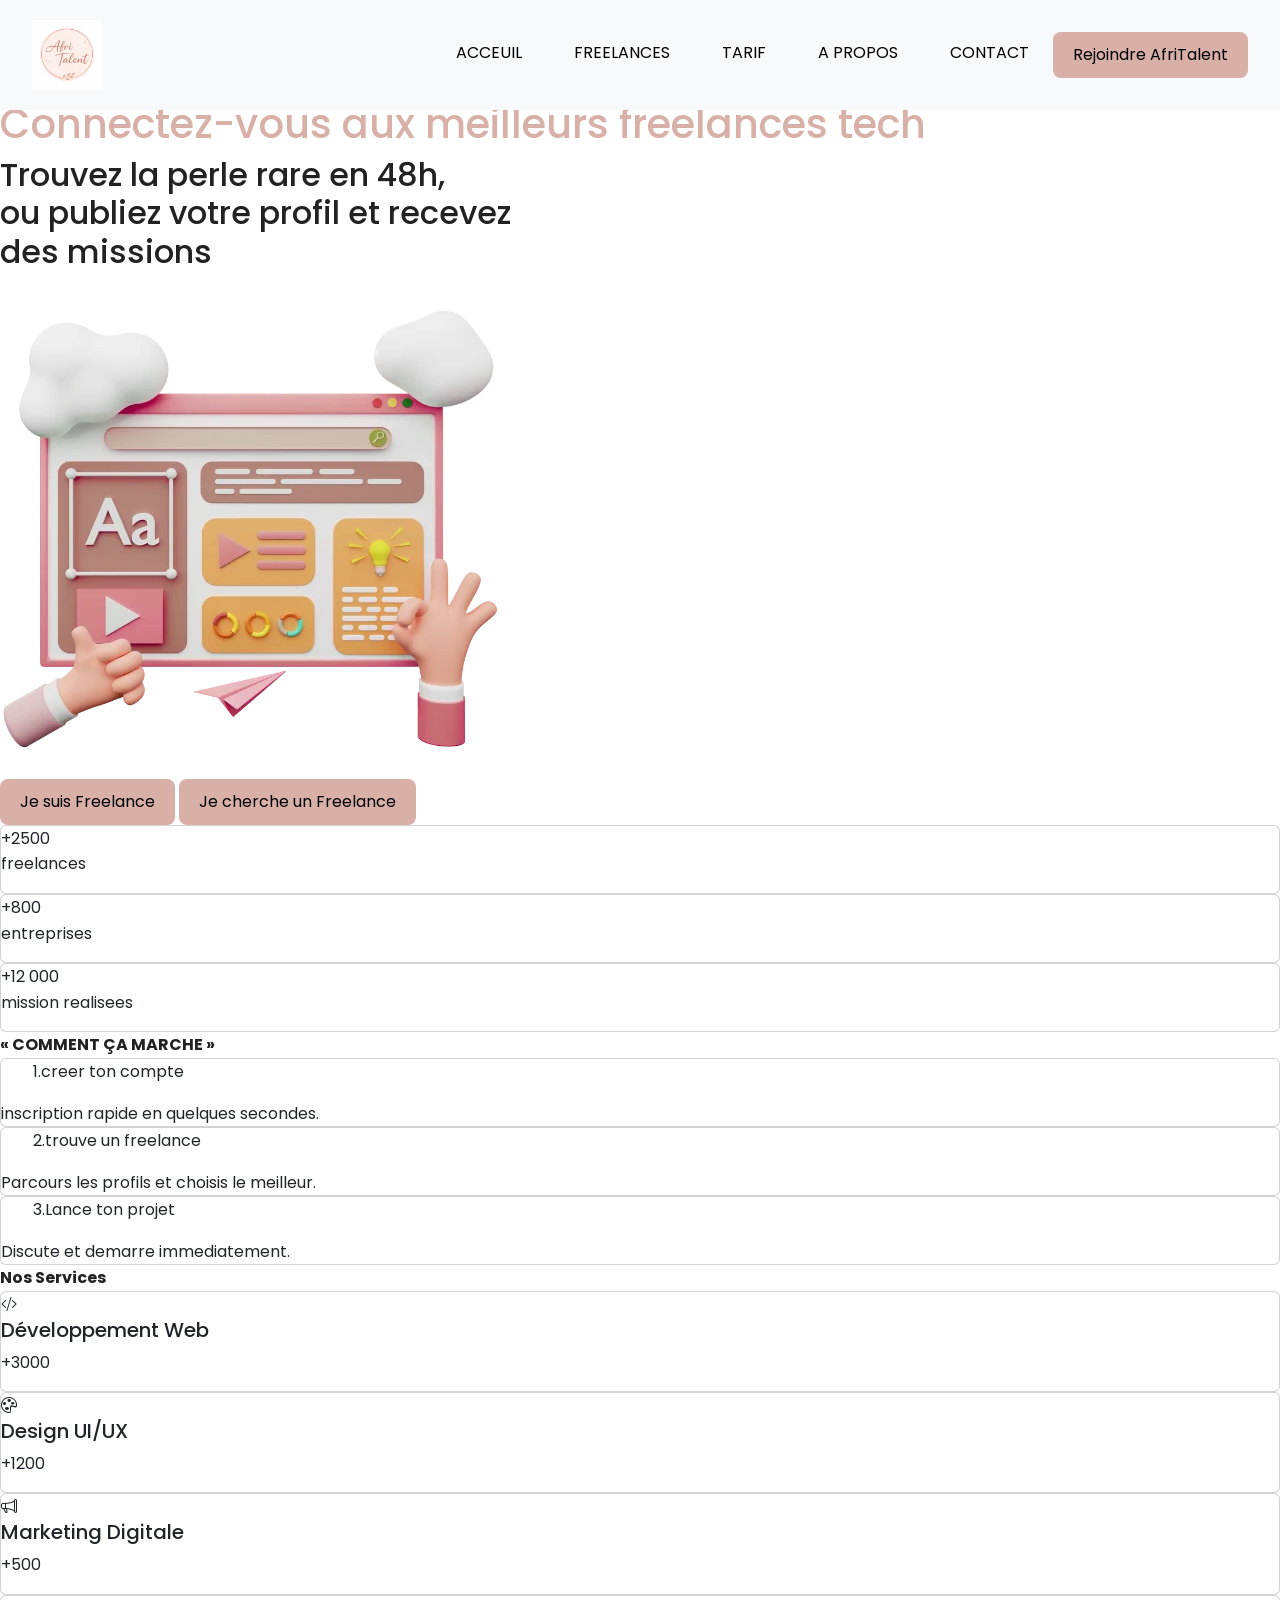
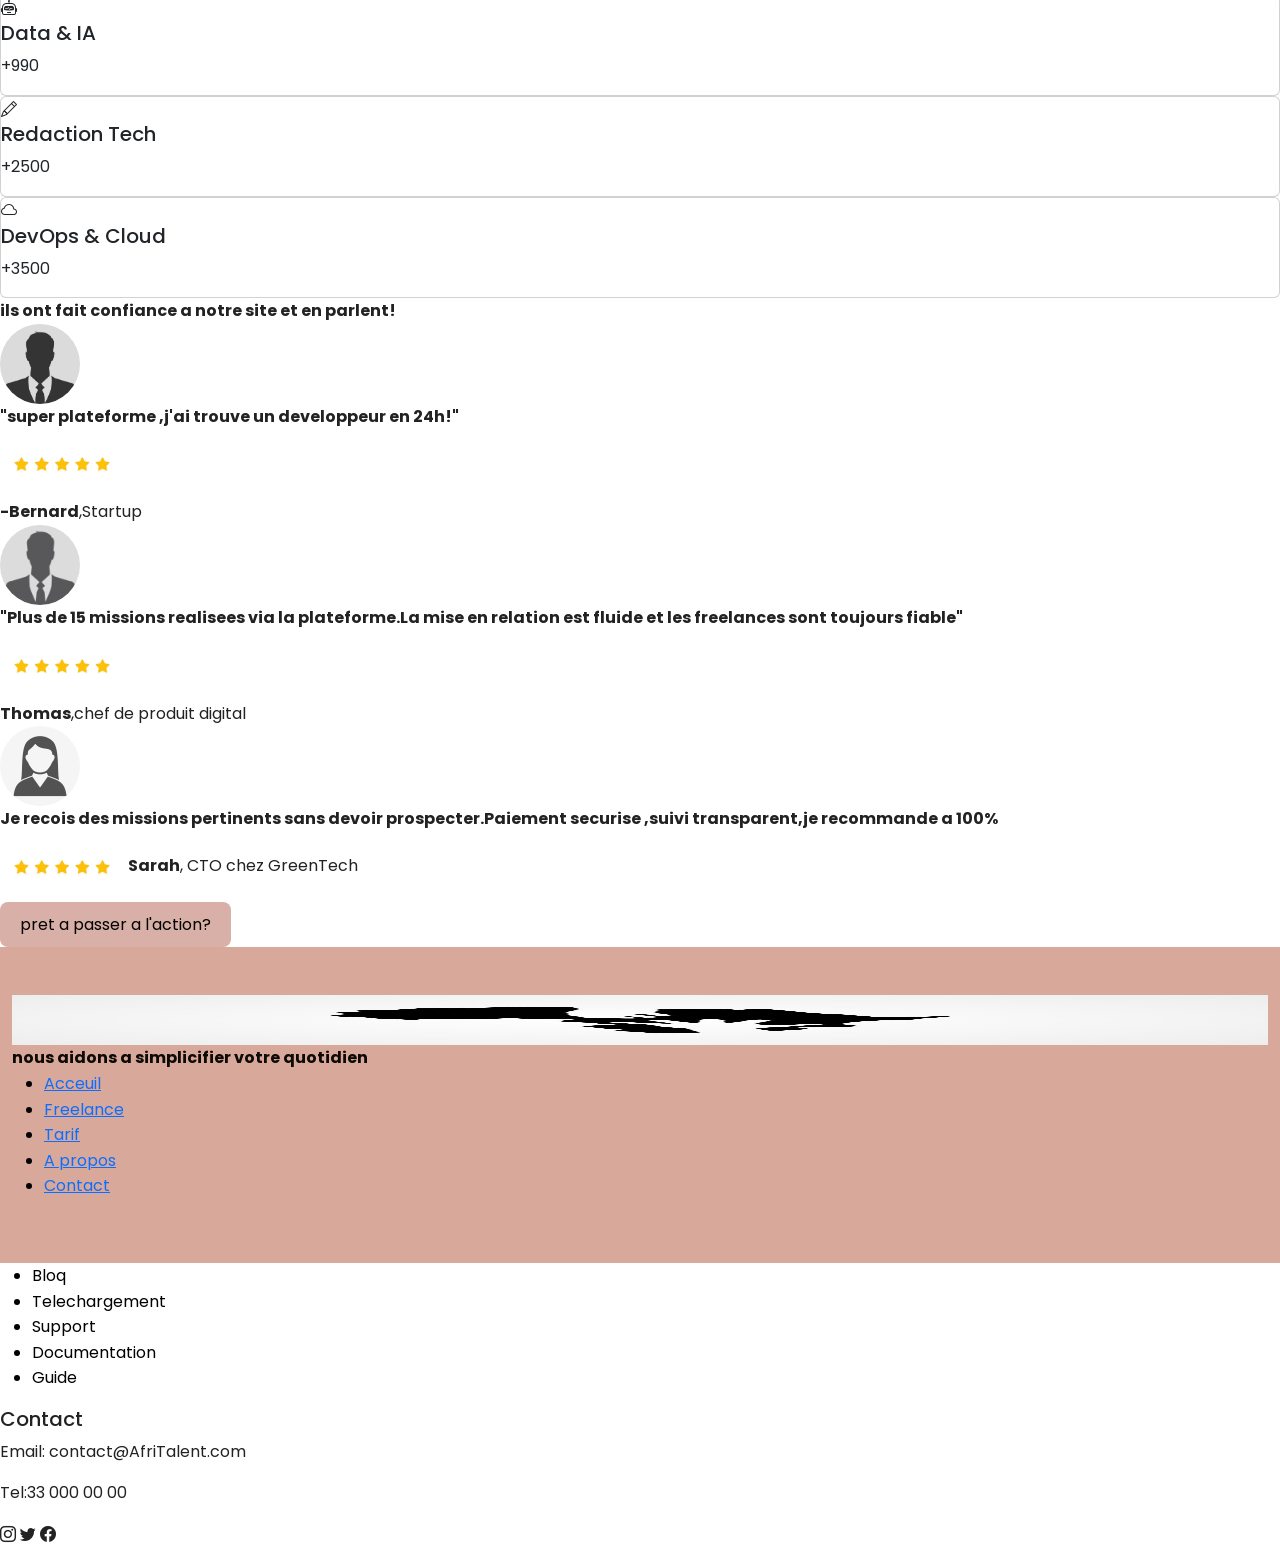
==== index.html @ b1f3a1b0 "Commit 3 : variables CSS, typographie, layout général et styles de base" ====
<!DOCTYPE html>
<html lang="fr">
<head>
<meta charset="UTF-8">
<meta name="viewport" content="width=device-width, initial-scale=1.0">
<title>AfriTalent — Accueil</title>
<!-- Bootstrap 5 via CDN : feuille de style -->
<link
href="https://cdn.jsdelivr.net/npm/bootstrap@5.3.0/dist/css/bootstrap.min.css"
rel="stylesheet">
<!-- Votre feuille de style personnelle -->
<link rel="stylesheet" href="css/style.css">
</head>
<body>
<!-- Le contenu de la page sera ajoute ici -->
 
<header class="navbar1">
   <nav class="navbar navbar-expand-lg navbar-light bg-light fixed-top">
  <div class="container-fluid">
    <img src="images/7bfb761e-d320-4ba1-a2f4-c0851b69835b.png" alt="Afritalent" height="70px" class="logo">
    <!-- <a class="navbar-brand" href="#">
       
    </a> -->
    <!-- <button class="navbar-toggler" type="button" data-bs-toggle="collapse" data-bs-target="#navbarNav" aria-controls="navbarNav" aria-expanded="false" aria-label="Toggle navigation">
      <span class="navbar-toggler-icon"></span> -->
    </button>
    <div class="collapse navbar-collapse" id="navbarNav">
      <ul class="navbar-nav ms-auto gap-3">
        <li class="nav-item">
          <a class="nav-link active" aria-current="page" href="index.html">ACCEUIL</a>
        </li>
        <li class="nav-item" ">
          <a class="nav-link active" href="freelances.html">FREELANCES</a>
        </li>
        <li class="nav-item">
          <a class="nav-link active" href="tarif.html">TARIF</a>
        </li>
        <li class="nav-item">
          <a class="nav-link active" href="about.html">A PROPOS</a>
        </li>
        <li class="nav-item">
          <a class="nav-link active" href="contact.html" >CONTACT</a>
        </li>
        <li><button >Rejoindre AfriTalent</button></li>
      </ul>
    </div>
  </div>
</nav>
</header>



<div id="photo">
  <h1 >Connectez-vous aux meilleurs <span class="fr">freelances tech</span></h1>
  <h2>Trouvez la perle rare en 48h,<br>ou publiez votre profil et recevez
    <br> des missions</h2>
    <img src="images/creation-site-vitrine-wordpress-freelance.png.webp" alt="" style="position: left;" ">
    
</div>
<div class="div1">
      <button class="jesuisfreelances">Je suis Freelance</button>
      <button class="jesuisfreelances">Je cherche un Freelance</button>
</div>



<div class="cards"> 
  <div class="card">
    <span>+2500</span>
    <p>freelances</p>
  </div>
  <div class="card">
    <span>+800</span>
    <p>entreprises</p>
  </div>
  <div class="card">
    <span>+12 000</span>
    <p>mission realisees</p>
  </div>
</div> 

<div  class="strong"><strong class="strong">« COMMENT ÇA MARCHE »</strong></div>
<div class="cards">
   <div class="card">
     <ol>1.creer ton compte</ol>
     inscription rapide en quelques secondes.
    </div>
    <div class="card"> 
     <ol>2.trouve un freelance</ol>
     Parcours les profils et choisis le meilleur.
    </div>
    <div class="card">
     <ol>3.Lance ton projet </ol>
     Discute et demarre immediatement.
    </div>
</div>



<div class="strong"><strong >Nos Services</strong></div>
<div class="cards">
  <div>
  <div class="card">
    <i class="bi bi-code-slash"></i>
    <h5>Développement Web</h5>
    <p>+3000</p>
  </div>
</div>
<div >
  <div class="card">
    <i class="bi bi-palette"></i>
    <h5>Design UI/UX</h5>
    <p>+1200</p>
  </div>
</div>
<div >
  <div class="card">
    <i class="bi bi-megaphone"></i>
    <h5>Marketing Digitale</h5>
    <p>+500</p>
  </div>
</div>
<div >
  <div class="card">
    <i  class="bi bi-robot"></i>
    <h5>Data & IA</h5>
    <p>+990</p>
  </div>
</div>
<div >
  <div class="card">
    <i  class="bi bi-pencil"></i>
    <h5>Redaction Tech</h5>
    <p>+2500</p>
  </div>
</div>
<div >
  <div class="card">
    <i class="bi bi-cloud"></i>
    <h5>DevOps & Cloud</h5>
    <p>+3500</p>
  </div>
</div>
</div>


 <div class="strong"><strong >ils ont fait confiance a notre site et en parlent!</strong></div>

      <img src="images/9bd403f16ddd7c2149efea4e4ec17656.jpg" class="d-block " width="80px" height="80px" style="border-radius: 100%;" alt="...">
      <strong>"super plateforme ,j'ai trouve un developpeur en 24h!"</strong>
       <br><img src="images/a3f7eace4a2e08826316325523bbb1f4.jpg" height="70px" alt="">
       <br><strong>-Bernard</strong>,Startup
    </div>
    <!-- <div class="carousel-item"> -->
      <img src="images/e36dcd19f83bc2b0b5b49286a0b5d52b.jpg" class="d-block" width="80px" height="80px" style="border-radius: 50%;" alt="...">
      <strong>"Plus de 15 missions realisees via la plateforme.La mise en relation est fluide et les freelances sont toujours fiable"</strong>
      <br><img src="images/a3f7eace4a2e08826316325523bbb1f4.jpg" height="70px" alt="">
      <br><strong>Thomas</strong>,chef de produit digital
    </div>
    <!-- <div class="carousel-item"> -->
      <img src="images/d29e52c8cfec7320b1fe09c8421c4156.jpg" class="d-block" idth="80px" height="80px" style="border-radius: 50%;" alt="...">
      <strong>Je recois des missions pertinents sans devoir prospecter.Paiement securise ,suivi transparent,je recommande a 100%</strong>
      <br><img src="images/a3f7eace4a2e08826316325523bbb1f4.jpg" height="70px" alt="">
      <strong>Sarah</strong>, CTO chez GreenTech
    </div>
  </div>
</div>

<div class="div1">
  <button class="jesuisfreelance">
    pret a passer a l'action?
  </button>
</div>



<div class="container-fluid py-5" style="color: rgb(13, 9, 5); background-color: #d8a89a;">
  <div class="row text center">
    <!-- <div class="col-6 col-md-3"> -->
      <img src="images/Valorous Hope for African Youth - Logo Design.jpg" alt="" height="50px">
      <strong>nous aidons a simplicifier votre quotidien</strong>
    </div>
    <!-- <div class="col-6 col-md-3"> -->
      <ul class="list-styled" style="color: black;">
        <li><a href="index.html">Acceuil</a></li>
        <li><a href="freelances.html">Freelance</a></li>
        <li><a href="tarif.html">Tarif</a></li>
        <li><a href="about.html">A propos</a></li>
        <li><a href="contact.html">Contact</a></li>
      </ul>
    </div>

    <!-- <div class="col-6 col-md-3 "> -->
      <ul class="list-styled" style="color: black;">
        <li>Bloq</li>
        <li>Telechargement</li>
        <li>Support</li>
        <li>Documentation</li>
         <li>Guide</li>
      </ul>
    </div>

    <!-- <div class="col-6 col-md-3"> -->
      <h5>Contact</h5>
      <p>Email: contact@AfriTalent.com</p>
      <p>Tel:33 000 00 00</p>
      <i class="bi bi-instagram"></i>
      <i class="bi bi-twitter"></i>
      <i class="bi bi-facebook"></i>
    </div>
  </div>
</div>

















<link rel="preconnect" href="https://fonts.googleapis.com">
<link href="https://fonts.googleapis.com/css2?family=Poppins:wght@400;700&family=Roboto&display=swap" rel="stylesheet">
<link href="https://cdn.jsdelivr.net/npm/bootstrap-icons/font/bootstrap-icons.css" rel="stylesheet">
<!-- Bootstrap 5 via CDN : script JavaScript -->
<script
src="https://cdn.jsdelivr.net/npm/bootstrap@5.3.0/dist/js/bootstrap.bundle.min.js"
></script>
<!-- Votre script JavaScript -->
<script src="js/main.js"></script>
</body>
</html>
---- css/style.css ----
body{
    padding-top: 100px;
}
*{
    margin: 0;
    padding: 0;
    box-sizing: border-box;
}
:root{
    --primary-color: #D8B0A7;
    --secondary-color: #F8F5F3;
    --dark-color: #222222;
    --white-color: #FFFFFF;
    --font-title: 'Poppins', sans-serif;
    --spacing: 20px;
}


.navbar{
    display: flex;
    justify-content: space-between;
    align-items: center;
    padding: var(--spacing);
}
.navbar a{
    text-decoration: none;
    color: var(--dark-color);
    margin-left: 20px;
}
body{
    font-family: 'Poppins', sans-serif;
    background-color: #fff;
    color: var(--dark-color);
    line-height: 1.6;
}

h1{
    color: var(--primary-color);
}

button{
    background-color: var(--primary-color);
    --white-color: #FFFFFF;
    border: none;
    padding: 10px 20px;
    border-radius: 8px;
}

.navbar a:hover{
    color: var(--primary-color);
}

.nav-link.active{
    color: var(--primary-color);
}
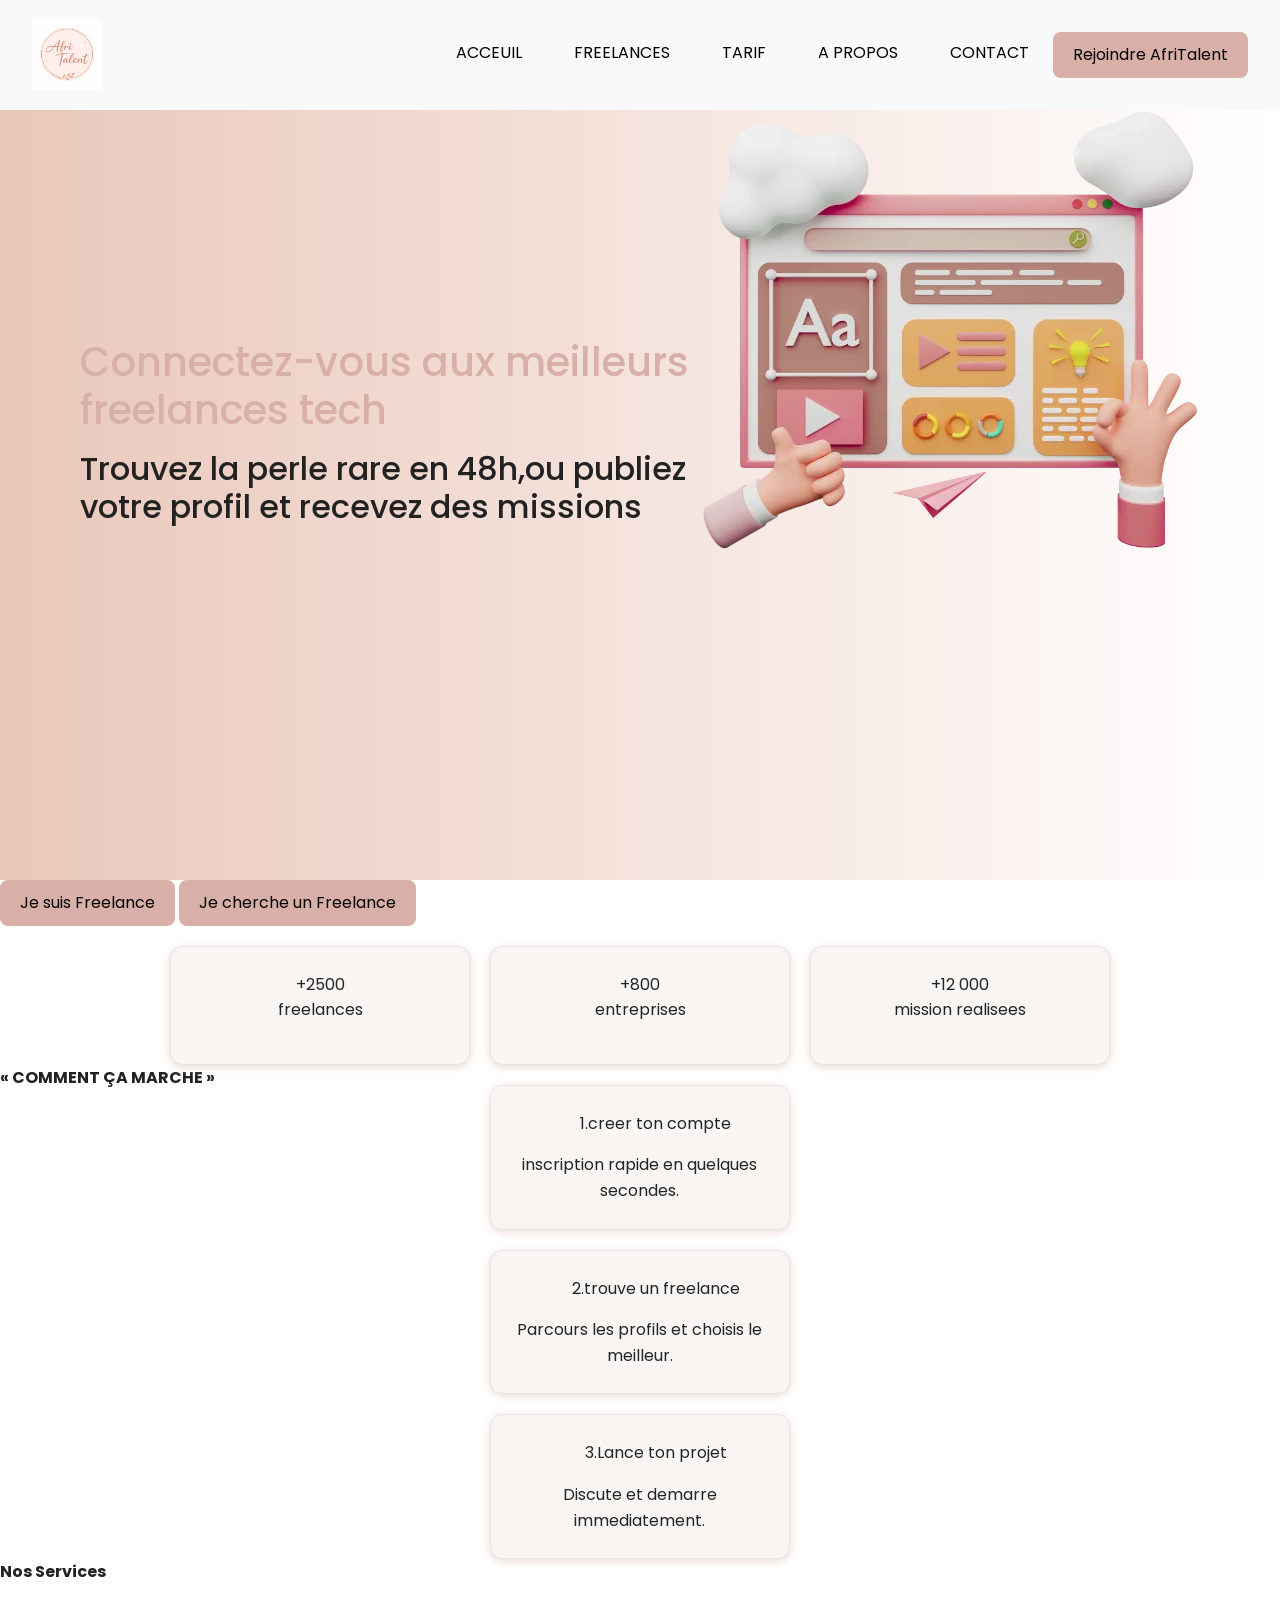
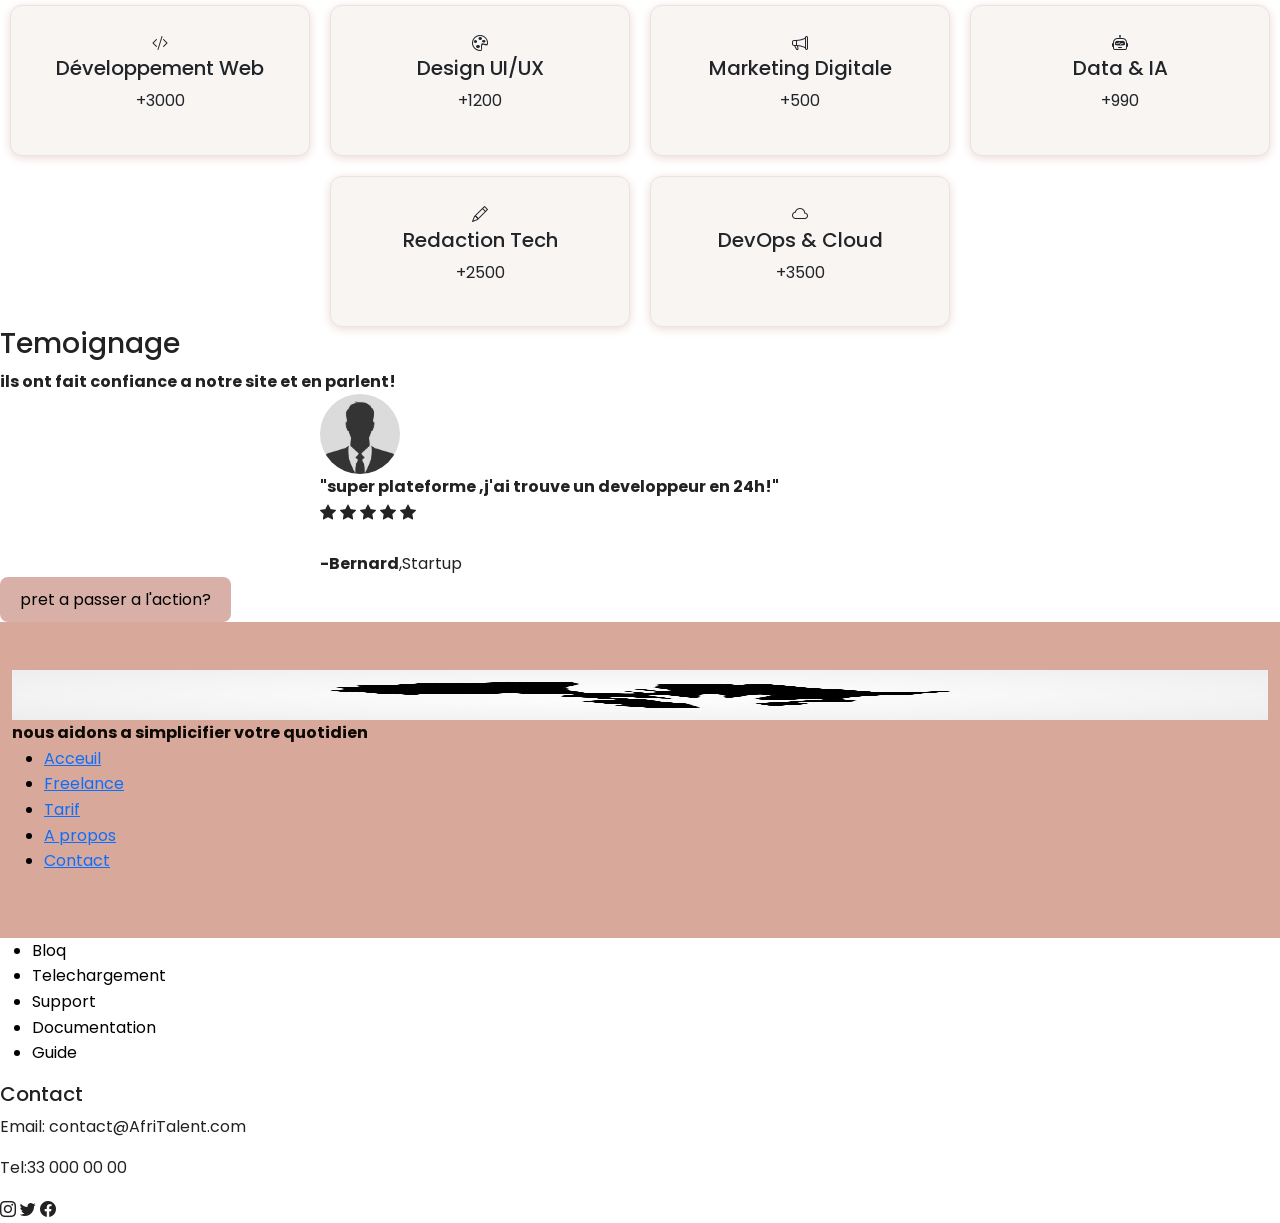
==== commit 94303374: "Commit 4 : Hero section, Bento Grid, catégories et effets hover" ====
--- a/index.html
+++ b/index.html
@@ -50,13 +50,19 @@
 
 
 
-<div id="photo">
-  <h1 >Connectez-vous aux meilleurs <span class="fr">freelances tech</span></h1>
-  <h2>Trouvez la perle rare en 48h,<br>ou publiez votre profil et recevez
-    <br> des missions</h2>
-    <img src="images/creation-site-vitrine-wordpress-freelance.png.webp" alt="" style="position: left;" ">
+
+ <section class="hero">
+   <div >
+      <h1 >Connectez-vous aux meilleurs <span class="fr">freelances tech</span></h1>
+      <p><h2>Trouvez la perle rare en 48h,ou publiez votre profil et recevez
+     des missions</h2></p>
+   </div>
+    <div id="photo">
+     <img src="images/creation-site-vitrine-wordpress-freelance.png.webp" alt="" style="position: left;" ">
+    </div>
+</section>
     
-</div>
+
 <div class="div1">
       <button class="jesuisfreelances">Je suis Freelance</button>
       <button class="jesuisfreelances">Je cherche un Freelance</button>
@@ -79,7 +85,8 @@
   </div>
 </div> 
 
-<div  class="strong"><strong class="strong">« COMMENT ÇA MARCHE »</strong></div>
+<section class="bento">
+      <div  class="strong"><strong class="strong">« COMMENT ÇA MARCHE »</strong></div>
 <div class="cards">
    <div class="card">
      <ol>1.creer ton compte</ol>
@@ -94,6 +101,7 @@
      Discute et demarre immediatement.
     </div>
 </div>
+</section>
 
 
 
@@ -143,24 +151,48 @@
 </div>
 </div>
 
-
- <div class="strong"><strong >ils ont fait confiance a notre site et en parlent!</strong></div>
-
+<h3>Temoignage</h3>
+<div class="strong"><strong >ils ont fait confiance a notre site et en parlent!</strong></div>
+<div id="carouselExampleSlidesOnly" class="carousel slide" data-bs-ride="carousel" style="width: 50%; margin: auto;" class="carousel">
+  <div class="carousel-inner">
+    <div class="carousel-item active">
       <img src="images/9bd403f16ddd7c2149efea4e4ec17656.jpg" class="d-block " width="80px" height="80px" style="border-radius: 100%;" alt="...">
       <strong>"super plateforme ,j'ai trouve un developpeur en 24h!"</strong>
-       <br><img src="images/a3f7eace4a2e08826316325523bbb1f4.jpg" height="70px" alt="">
-       <br><strong>-Bernard</strong>,Startup
-    </div>
-    <!-- <div class="carousel-item"> -->
+<div class="rating">
+    <i class="bi bi-star-fill"></i>
+    <i class="bi bi-star-fill"></i>
+    <i class="bi bi-star-fill"></i>
+    <i class="bi bi-star-fill"></i>
+    <i class="bi bi-star-fill"></i>
+</div>
+       <br><strong>-Bernard</strong>,Startup        
+    </div>
+
+
+    <div class="carousel-item">
       <img src="images/e36dcd19f83bc2b0b5b49286a0b5d52b.jpg" class="d-block" width="80px" height="80px" style="border-radius: 50%;" alt="...">
       <strong>"Plus de 15 missions realisees via la plateforme.La mise en relation est fluide et les freelances sont toujours fiable"</strong>
-      <br><img src="images/a3f7eace4a2e08826316325523bbb1f4.jpg" height="70px" alt="">
+      <div class="rating">
+        <i class="bi bi-star-fill"></i>
+        <i class="bi bi-star-fill"></i>
+        <i class="bi bi-star-fill"></i>
+        <i class="bi bi-star-fill"></i>
+        <i class="bi bi-star-fill"></i>
+      </div>   
       <br><strong>Thomas</strong>,chef de produit digital
     </div>
-    <!-- <div class="carousel-item"> -->
+
+
+    <div class="carousel-item">
       <img src="images/d29e52c8cfec7320b1fe09c8421c4156.jpg" class="d-block" idth="80px" height="80px" style="border-radius: 50%;" alt="...">
       <strong>Je recois des missions pertinents sans devoir prospecter.Paiement securise ,suivi transparent,je recommande a 100%</strong>
-      <br><img src="images/a3f7eace4a2e08826316325523bbb1f4.jpg" height="70px" alt="">
+<div class="rating">
+    <i class="bi bi-star-fill"></i>
+    <i class="bi bi-star-fill"></i>
+    <i class="bi bi-star-fill"></i>
+    <i class="bi bi-star-fill"></i>
+    <i class="bi bi-star-fill"></i>
+</div> 
       <strong>Sarah</strong>, CTO chez GreenTech
     </div>
   </div>
--- a/css/style.css
+++ b/css/style.css
@@ -1,6 +1,56 @@
 
+
+/* commit4 */
+.hero{
+    display: flex;
+    justify-content: space-between;
+    align-items: center;
+    padding: 80px;
+      background-image:
+    linear-gradient(to right, #eac7ba, #ffffff);
+}
+
+
+#photo{
+    margin: 0;
+  height: 80vh;
+}
+
+.bento{
+    display: grid;
+    grid-template-columns: repeat(3,1fr);
+    gap: 20px;
+}
+.card{
+   width: 300px;
+    padding: 25px;
+    text-align: center;
+    border-radius: 10px; 
+    box-shadow:0 2px 10px  #eddad4;
+     background: #F8F5F3;
+    /* padding: 20px; */
+    border-radius: 12px;
+     border: 1px solid #e5e5e5;
+}
+.cards{
+   display: flex;
+    justify-content: center; 
+    gap: 20px; 
+    flex-wrap: wrap;
+    margin-top: 20px;
+}
+.card{
+    transition: 0.3s;
+}
+
+.card:hover{
+    transform: translateY(-10px);
+    box-shadow: 0 5px 20px rgba(0,0,0,0.2);
+}
+/
+/* commit3 */
 body{
-    padding-top: 100px;
+    padding-top: 120px;
 }
 *{
     margin: 0;
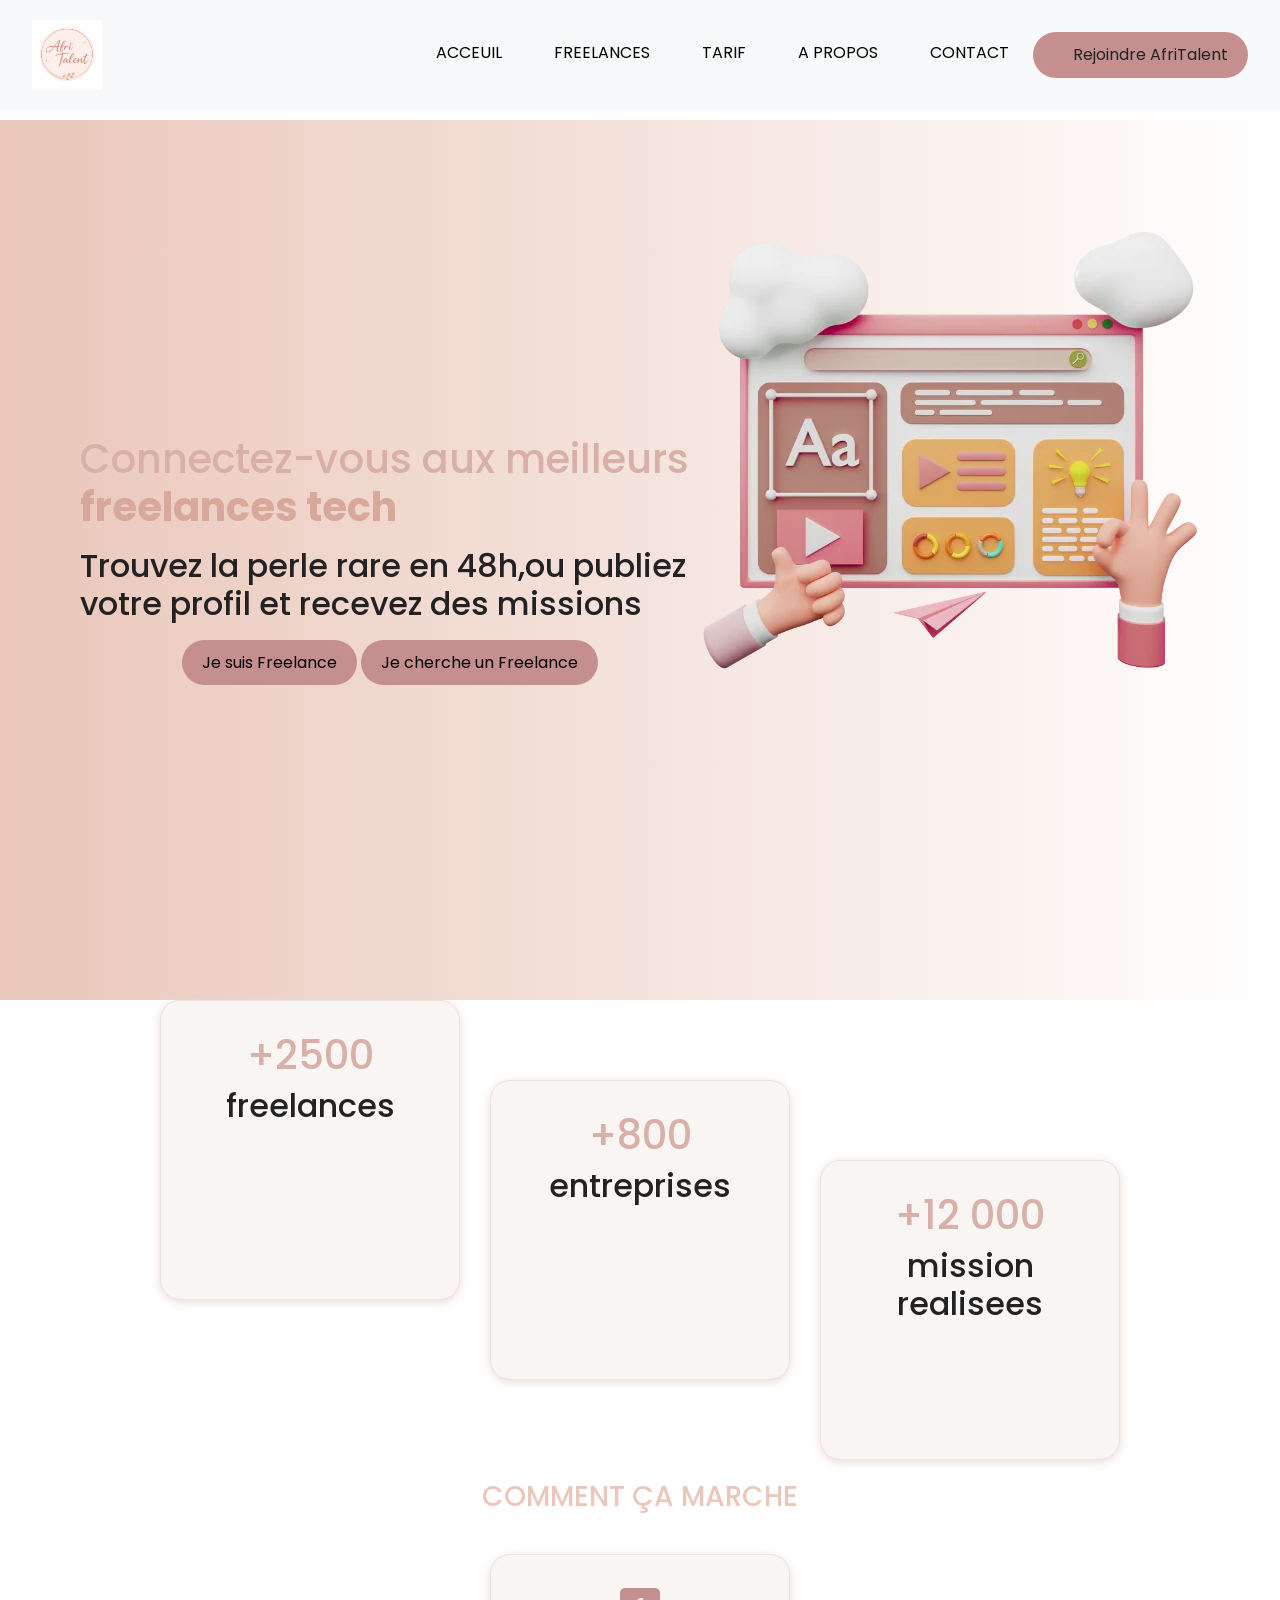
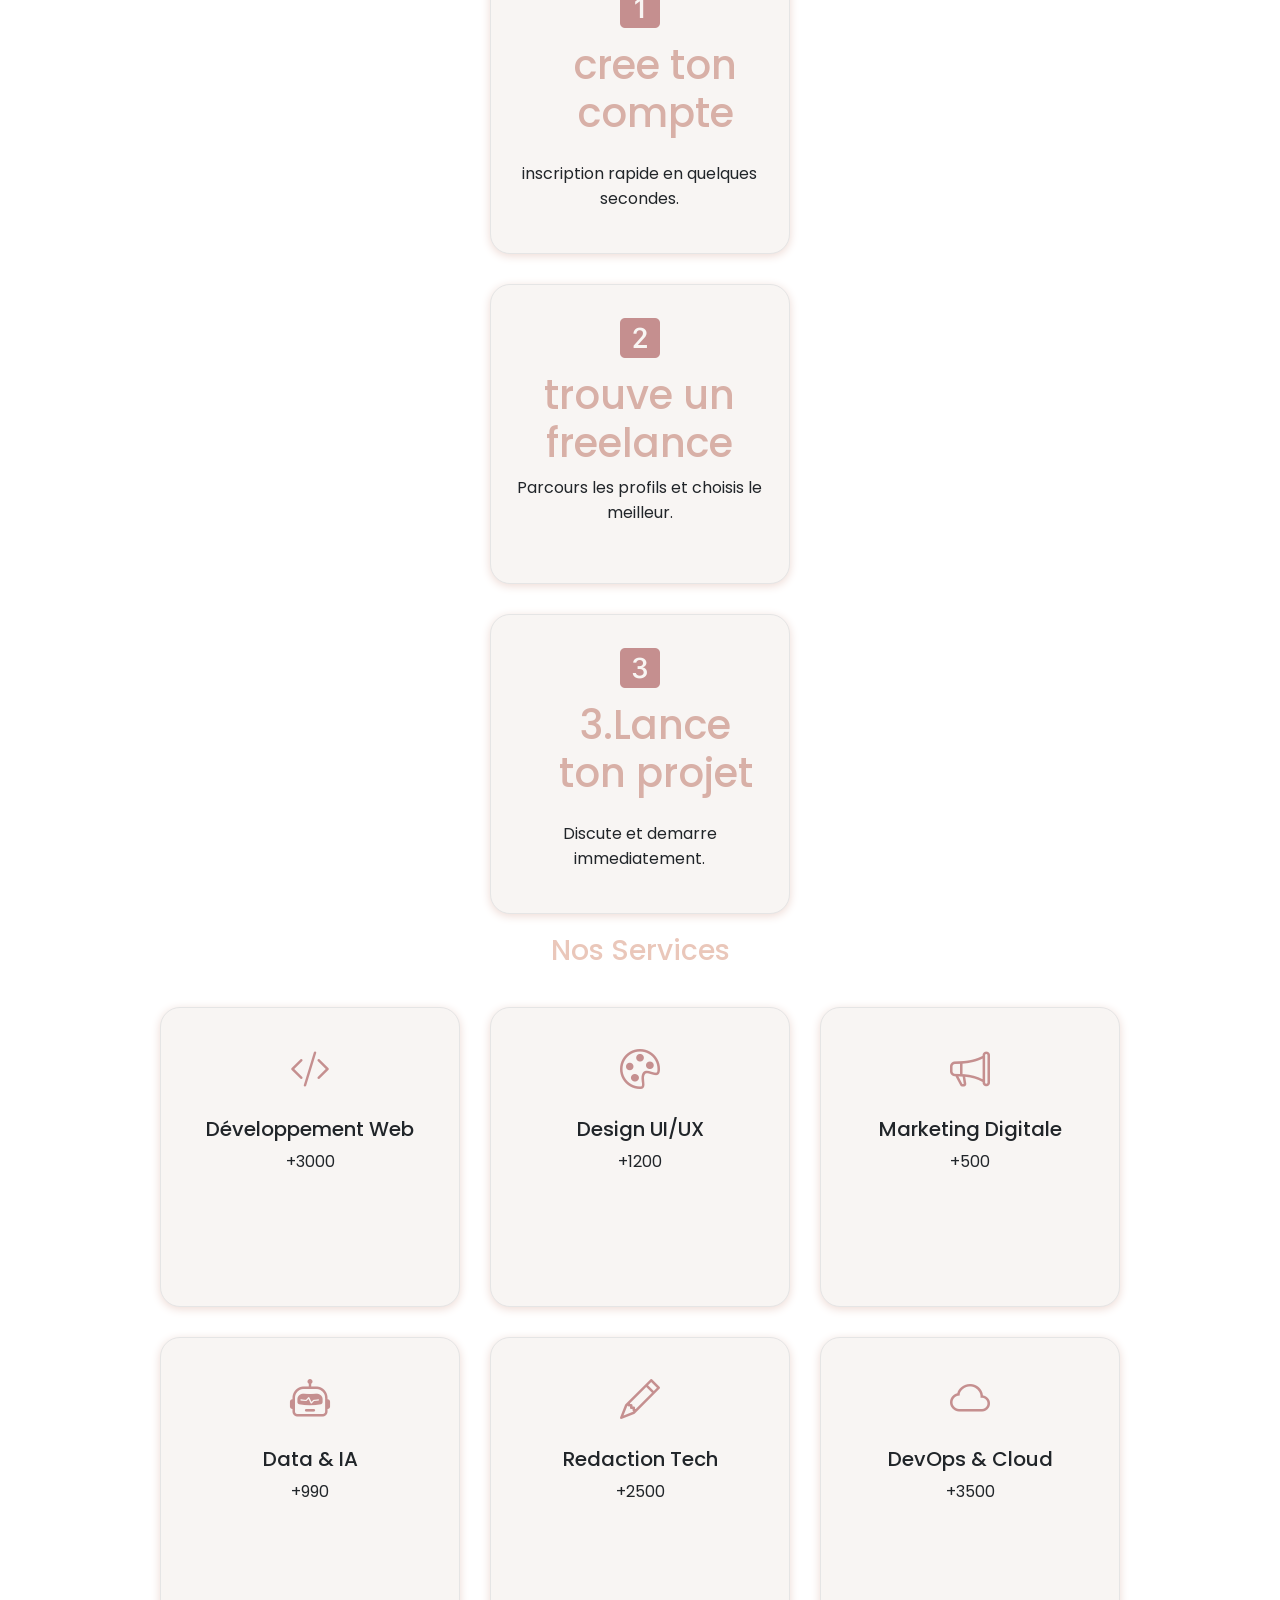
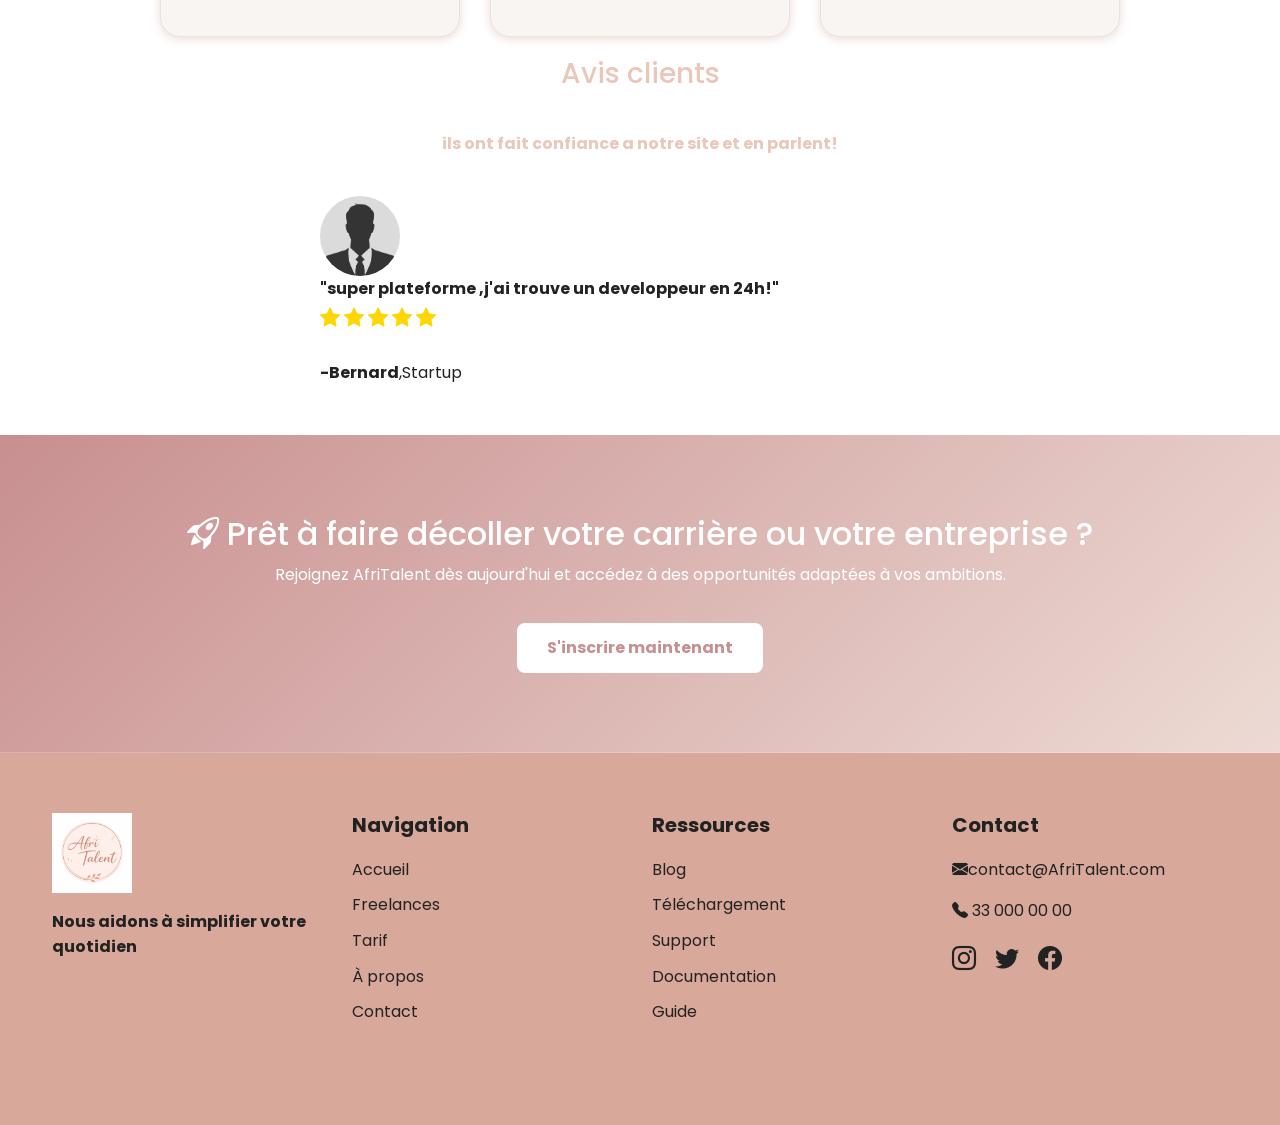
==== commit 87612d93: "CSS : responsive design mobile et tablette, media queries" ====
--- a/index.html
+++ b/index.html
@@ -41,7 +41,7 @@
         <li class="nav-item">
           <a class="nav-link active" href="contact.html" >CONTACT</a>
         </li>
-        <li><button >Rejoindre AfriTalent</button></li>
+        <li><button ><a href="contact.html">Rejoindre AfriTalent</a></button></li>
       </ul>
     </div>
   </div>
@@ -56,6 +56,10 @@
       <h1 >Connectez-vous aux meilleurs <span class="fr">freelances tech</span></h1>
       <p><h2>Trouvez la perle rare en 48h,ou publiez votre profil et recevez
      des missions</h2></p>
+     <div class="div1">
+      <button class="button">Je suis Freelance</button>
+      <button class="button">Je cherche un Freelance</button>
+</div>
    </div>
     <div id="photo">
      <img src="images/creation-site-vitrine-wordpress-freelance.png.webp" alt="" style="position: left;" ">
@@ -63,41 +67,43 @@
 </section>
     
 
-<div class="div1">
-      <button class="jesuisfreelances">Je suis Freelance</button>
-      <button class="jesuisfreelances">Je cherche un Freelance</button>
-</div>
+
 
 
 
 <div class="cards"> 
-  <div class="card">
-    <span>+2500</span>
-    <p>freelances</p>
-  </div>
-  <div class="card">
-    <span>+800</span>
-    <p>entreprises</p>
-  </div>
-  <div class="card">
-    <span>+12 000</span>
-    <p>mission realisees</p>
+  <div class="cardsss">
+   <h1> <span>+2500</span></h1>
+   <h2> <p>freelances</p></h2>
+  </div>
+  <div class="cardsss">
+    <h1><span>+800</span></h1>
+   <h2> <p>entreprises</p></h2>
+  </div>
+  <div class="cardsss">
+    <h1><span>+12 000</span></h1>
+    <h2><p>mission realisees</p></h2>
   </div>
 </div> 
 
+
+<div class="strong"><strong ><h3> COMMENT ÇA MARCHE </h3></strong></div>
 <section class="bento">
-      <div  class="strong"><strong class="strong">« COMMENT ÇA MARCHE »</strong></div>
+ <div  class="strong"></div>
 <div class="cards">
    <div class="card">
-     <ol>1.creer ton compte</ol>
+     <h1><i class="bi bi-1-square-fill"></i></h1>
+     <ol><h1>cree ton compte</h1></ol>
      inscription rapide en quelques secondes.
     </div>
     <div class="card"> 
-     <ol>2.trouve un freelance</ol>
+      <h1><i  class="bi bi-2-square-fill"></i></h1>
+     <h1>trouve un freelance</h1>
      Parcours les profils et choisis le meilleur.
     </div>
     <div class="card">
-     <ol>3.Lance ton projet </ol>
+       <h1><i class="bi bi-3-square-fill"></i></h1>
+     <ol><h1>3.Lance ton projet</h1> </ol>
      Discute et demarre immediatement.
     </div>
 </div>
@@ -105,53 +111,51 @@
 
 
 
-<div class="strong"><strong >Nos Services</strong></div>
+<div class="strong"><strong ><h3>Nos Services</h3></strong></div>
 <div class="cards">
-  <div>
+  
   <div class="card">
     <i class="bi bi-code-slash"></i>
     <h5>Développement Web</h5>
     <p>+3000</p>
   </div>
-</div>
-<div >
+
   <div class="card">
     <i class="bi bi-palette"></i>
     <h5>Design UI/UX</h5>
     <p>+1200</p>
   </div>
-</div>
-<div >
+
   <div class="card">
     <i class="bi bi-megaphone"></i>
     <h5>Marketing Digitale</h5>
     <p>+500</p>
   </div>
-</div>
-<div >
+
+
   <div class="card">
     <i  class="bi bi-robot"></i>
     <h5>Data & IA</h5>
     <p>+990</p>
   </div>
-</div>
-<div >
+
+
   <div class="card">
     <i  class="bi bi-pencil"></i>
     <h5>Redaction Tech</h5>
     <p>+2500</p>
   </div>
-</div>
-<div >
+
+
   <div class="card">
     <i class="bi bi-cloud"></i>
     <h5>DevOps & Cloud</h5>
     <p>+3500</p>
   </div>
-</div>
-</div>
-
-<h3>Temoignage</h3>
+
+</div>
+
+<div class="strong"><h3>Avis clients</h3></div>
 <div class="strong"><strong >ils ont fait confiance a notre site et en parlent!</strong></div>
 <div id="carouselExampleSlidesOnly" class="carousel slide" data-bs-ride="carousel" style="width: 50%; margin: auto;" class="carousel">
   <div class="carousel-inner">
@@ -198,50 +202,74 @@
   </div>
 </div>
 
-<div class="div1">
-  <button class="jesuisfreelance">
-    pret a passer a l'action?
-  </button>
-</div>
-
-
-
-<div class="container-fluid py-5" style="color: rgb(13, 9, 5); background-color: #d8a89a;">
-  <div class="row text center">
-    <!-- <div class="col-6 col-md-3"> -->
-      <img src="images/Valorous Hope for African Youth - Logo Design.jpg" alt="" height="50px">
-      <strong>nous aidons a simplicifier votre quotidien</strong>
-    </div>
-    <!-- <div class="col-6 col-md-3"> -->
-      <ul class="list-styled" style="color: black;">
-        <li><a href="index.html">Acceuil</a></li>
-        <li><a href="freelances.html">Freelance</a></li>
-        <li><a href="tarif.html">Tarif</a></li>
-        <li><a href="about.html">A propos</a></li>
-        <li><a href="contact.html">Contact</a></li>
-      </ul>
-    </div>
-
-    <!-- <div class="col-6 col-md-3 "> -->
-      <ul class="list-styled" style="color: black;">
-        <li>Bloq</li>
-        <li>Telechargement</li>
-        <li>Support</li>
-        <li>Documentation</li>
-         <li>Guide</li>
-      </ul>
-    </div>
-
-    <!-- <div class="col-6 col-md-3"> -->
-      <h5>Contact</h5>
-      <p>Email: contact@AfriTalent.com</p>
-      <p>Tel:33 000 00 00</p>
-      <i class="bi bi-instagram"></i>
-      <i class="bi bi-twitter"></i>
-      <i class="bi bi-facebook"></i>
-    </div>
-  </div>
-</div>
+<section class="cta">
+    <h2><i class="bi bi-rocket-takeoff"></i> Prêt à faire décoller votre carrière ou votre entreprise ?</h2>
+
+    <p>
+        Rejoignez AfriTalent dès aujourd'hui et accédez à des opportunités adaptées à vos ambitions.
+    </p>
+
+    <a href="contact.html" class="btn-cta">
+        S'inscrire maintenant
+    </a>
+</section>
+
+
+<!-- footer -->
+<footer class="footer">
+  <div class="container-fluid">
+
+    <div class="row align-items-start text-center text-md-start">
+
+      <div class="col-md-3 mb-4">
+        <img src="images/7bfb761e-d320-4ba1-a2f4-c0851b69835b.png"
+        alt="logo" height="80">
+
+        <p class="mt-3 fw-bold">
+          Nous aidons à simplifier votre quotidien
+        </p>
+      </div>
+
+      <div class="col-md-3 mb-4">
+        <h5>Navigation</h5>
+
+        <ul class="footer-links">
+          <li><a href="index.html">Accueil</a></li>
+          <li><a href="freelances.html">Freelances</a></li>
+          <li><a href="tarif.html">Tarif</a></li>
+          <li><a href="about.html">À propos</a></li>
+          <li><a href="contact.html">Contact</a></li>
+        </ul>
+      </div>
+
+      <div class="col-md-3 mb-4">
+        <h5>Ressources</h5>
+
+        <ul class="footer-links">
+          <li>Blog</li>
+          <li>Téléchargement</li>
+          <li>Support</li>
+          <li>Documentation</li>
+          <li>Guide</li>
+        </ul>
+      </div>
+
+      <div class="col-md-3 mb-4">
+        <h5>Contact</h5>
+
+        <p><i class="bi bi-envelope-fill"></i>contact@AfriTalent.com</p>
+        <p><i class="bi bi-telephone-fill"></i> 33 000 00 00</p>
+
+        <div class="social-icons">
+          <i class="bi bi-instagram"></i>
+          <i class="bi bi-twitter"></i>
+          <i class="bi bi-facebook"></i>
+        </div>
+      </div>
+
+    </div>
+  </div>
+</footer>
 
 
 
--- a/css/style.css
+++ b/css/style.css
@@ -21,33 +21,224 @@
     grid-template-columns: repeat(3,1fr);
     gap: 20px;
 }
-.card{
-   width: 300px;
+/* les cartes */
+.cardss{
     padding: 25px;
     text-align: center;
     border-radius: 10px; 
     box-shadow:0 2px 10px  #eddad4;
-     background: #F8F5F3;
+    background: #F8F5F3;
+    border-radius: 12px;
+    border: 1px solid #e5e5e5;
+    width: 350px;
+    max-width: 350px;
+    flex: 0 0 auto;
+    display: flex;
+    align-items: stretch;
+    display: flex;
+    flex-wrap: wrap;
+    justify-content: center;
+    gap: 30px;
+    width: 18rem;
+}
+.cardss > div{
+    width: 350px;
+}
+.cardsss{;
+    padding: 25px;
+    width : 300px;
+    height: 300px;
+    text-align: center;
+     
+    box-shadow:0 2px 10px  #eddad4;
+    background: #F8F5F3;
+    border-radius: 12px;
+    border: 1px solid #e5e5e5;
+    width: 300px;
+padding: 30px 20px;
+border-radius: 20px;
+
+    
+}
+
+.card{;
+    padding: 25px;
+    width : 300px;
+    height: 300px;
+    text-align: center;
+     
+    box-shadow:0 2px 10px  #eddad4;
+    background: #F8F5F3;
     /* padding: 20px; */
     border-radius: 12px;
-     border: 1px solid #e5e5e5;
+    border: 1px solid #e5e5e5;
+    width: 300px;
+padding: 30px 20px;
+border-radius: 20px;
+
+    
 }
 .cards{
    display: flex;
     justify-content: center; 
+    flex-wrap: wrap;
+    margin-top: 20px;
+    flex-wrap: wrap;
+    justify-content: center;
+    gap: 30px;
+    max-width: 1000px;
+    margin: auto;
+}
+
+
+.card{
+    transition: 0.3s;
+}
+
+.card:hover{
+    transform: translateY(-10px);
+    box-shadow: 0 5px 20px rgba(0,0,0,0.2);
+}
+.cardss{
+    transition: 0.3s;
+}
+
+.cardss:hover{
+    transform: translateY(-10px);
+    box-shadow: 0 5px 20px rgba(0,0,0,0.2);
+}
+.cardsss:nth-child(2){
+    margin-top: 80px;
+}
+
+.cardsss:nth-child(3){
+    margin-top: 160px;
+}
+.cardsss{
+    transition: 0.3s;
+}
+
+.cardsss:hover{
+    transform: translateY(-10px);
+    box-shadow: 0 5px 20px rgba(0,0,0,0.2);
+}
+
+
+.accordion-button:not(.collapsed){
+    background-color: #d8a89a;
+    color: #000;
+    box-shadow: none;
+    border-color: #d8a89a;
+}
+
+.accordion-button:hover{
+    background-color: #d8a89a;
+    border: none;
+}
+
+
+
+
+
+
+#h1{
+    color: rgb(9, 8, 8);
+} */
+
+ .navbar1 {
+    justify-content: space-between; 
+    align-items: center;
+    padding: 0 40px; 
+} */ 
+
+ .nav-item {
+    gap: 40px; 
+    list-style: none;
+    margin-left: auto; 
+}
+.fr{
+  color: #d8a89a;font-weight: bold; 
+}
+/* les icons */
+.rating i{
+    color: gold;
+    font-size: 20px;
+}
+.card i{
+    color: #C58F8F;; /* rose doux */
+    font-size: 40px; /* agrandir */
+    margin-bottom: 15px;
+}
+.social-icons i{
+    font-size: 24px;
+    margin-right: 15px;
+    cursor: pointer;
+}
+
+.social-icons i:hover{
+    color: white;
+}
+.jesuisfreelance{
+    padding: 30px 40px; 
+    border-radius: 10px; 
+    border: none;
+    background-color: #eac7ba;
+    color: black;
+    font-weight: bold;
+    margin-top: 20px;
+    text-align: center;
+}
+.div1{
+text-align: center;
+}
+
+
+.strong{
+    
+    color: #eac7ba;
+    text-align: center;
+    margin-top: 20px;
+    margin-bottom: 40px;
+}
+ .carousel{
+display: flex; 
+    justify-content: center;
     gap: 20px; 
     flex-wrap: wrap;
     margin-top: 20px;
-}
-.card{
-    transition: 0.3s;
-}
-
-.card:hover{
-    transform: translateY(-10px);
-    box-shadow: 0 5px 20px rgba(0,0,0,0.2);
-}
-/
+
+}
+/* /* footer */
+.footer{
+    background-color: #d8a89a;
+    padding: 60px 40px;
+}
+
+.footer h5{
+    font-weight: bold;
+    margin-bottom: 20px;
+}
+
+.footer-links{
+    list-style: none;
+    padding: 0;
+}
+
+.footer-links li{
+    margin-bottom: 10px;
+}
+
+.footer-links a{
+    text-decoration: none;
+    color: #222;
+}
+
+.footer-links a:hover{
+    color: white;
+}
+
+
+
 /* commit3 */
 body{
     padding-top: 120px;
@@ -90,11 +281,11 @@
 }
 
 button{
-    background-color: var(--primary-color);
+    background-color:#C58F8F;
     --white-color: #FFFFFF;
     border: none;
     padding: 10px 20px;
-    border-radius: 8px;
+    border-radius: 50px;
 }
 
 .navbar a:hover{
@@ -104,3 +295,149 @@
 .nav-link.active{
     color: var(--primary-color);
 }
+/* contact */
+
+
+.contact-section{
+    display: flex;
+    gap: 40px;
+    justify-content: center;
+    padding: 50px;
+    flex-wrap: wrap;
+}
+.contact-hero{
+   text-align: center;
+   margin: 0auto;
+}
+.contact-form input,
+.contact-form select{
+    width: 100%;
+    padding: 12px;
+    margin-bottom: 15px;
+    border: 1px solid #ddd;
+    border-radius: 8px;
+}
+.contact-form input,
+.contact-form select{
+    width: 100%;
+    padding: 12px;
+    margin-bottom: 15px;
+    border: 1px solid #ddd;
+    border-radius: 8px;
+}
+.contact-form{
+    width: 500px;
+}
+
+.contact-info{
+    width: 300px;
+    padding: 12px;
+     background-color: #C58F8F !important;
+    color: white;
+}
+.contact-hero{
+    text-align: center;
+    background: linear-gradient(135deg, #F8F5F3, #EDDAD4);
+    padding: 60px 20px;
+    margin: 0 auto;
+}
+
+.contact-hero h1{
+    color: #C88F8F;
+}
+/* bitton cta */
+.cta{
+    background: linear-gradient(135deg, #C88F8F, #EDDAD4);
+    text-align: center;
+    padding: 80px 20px;
+    color: white;
+    margin-top: 50px;
+}
+
+.btn-cta{
+    display: inline-block;
+    margin-top: 20px;
+    padding: 12px 30px;
+    background: white;
+    color: #C88F8F;
+    text-decoration: none;
+    border-radius: 8px;
+    font-weight: bold;
+}
+.cta{
+    background:
+        linear-gradient(rgba(0,0,0,0.5), rgba(0,0,0,0.5)),
+    background-size: cover;
+    background-position: center;
+    text-align: center;
+    padding: 80px 20px;
+    color: white;
+}
+/* ===== TABLETTE ===== */
+@media screen and (max-width: 768px) {
+
+    nav {
+        flex-direction: column;
+        gap: 15px;
+    }
+
+    nav ul {
+        flex-wrap: wrap;
+        justify-content: center;
+    }
+
+    .cards {
+        flex-wrap: wrap;
+        justify-content: center;
+    }
+
+    .card {
+        width: 90%;
+        max-width: 400px;
+    }
+
+    h1 {
+        font-size: 2rem;
+    }
+}
+
+
+/* ===== MOBILE ===== */
+@media screen and (max-width: 375px) {
+
+    nav {
+        flex-direction: column;
+        text-align: center;
+    }
+
+    nav ul {
+        flex-direction: column;
+        gap: 10px;
+    }
+
+    .hero h1 {
+        font-size: 1.8rem;
+    }
+
+    .hero p {
+        font-size: 1rem;
+    }
+
+    .cardss {
+        flex-direction: column;
+        align-items: center;
+    }
+
+    .cards {
+        width: 95%;
+    }
+
+    .button {
+        width: 100%;
+    }
+
+    photo {
+        max-width: 100%;
+        height: auto;
+    }
+}
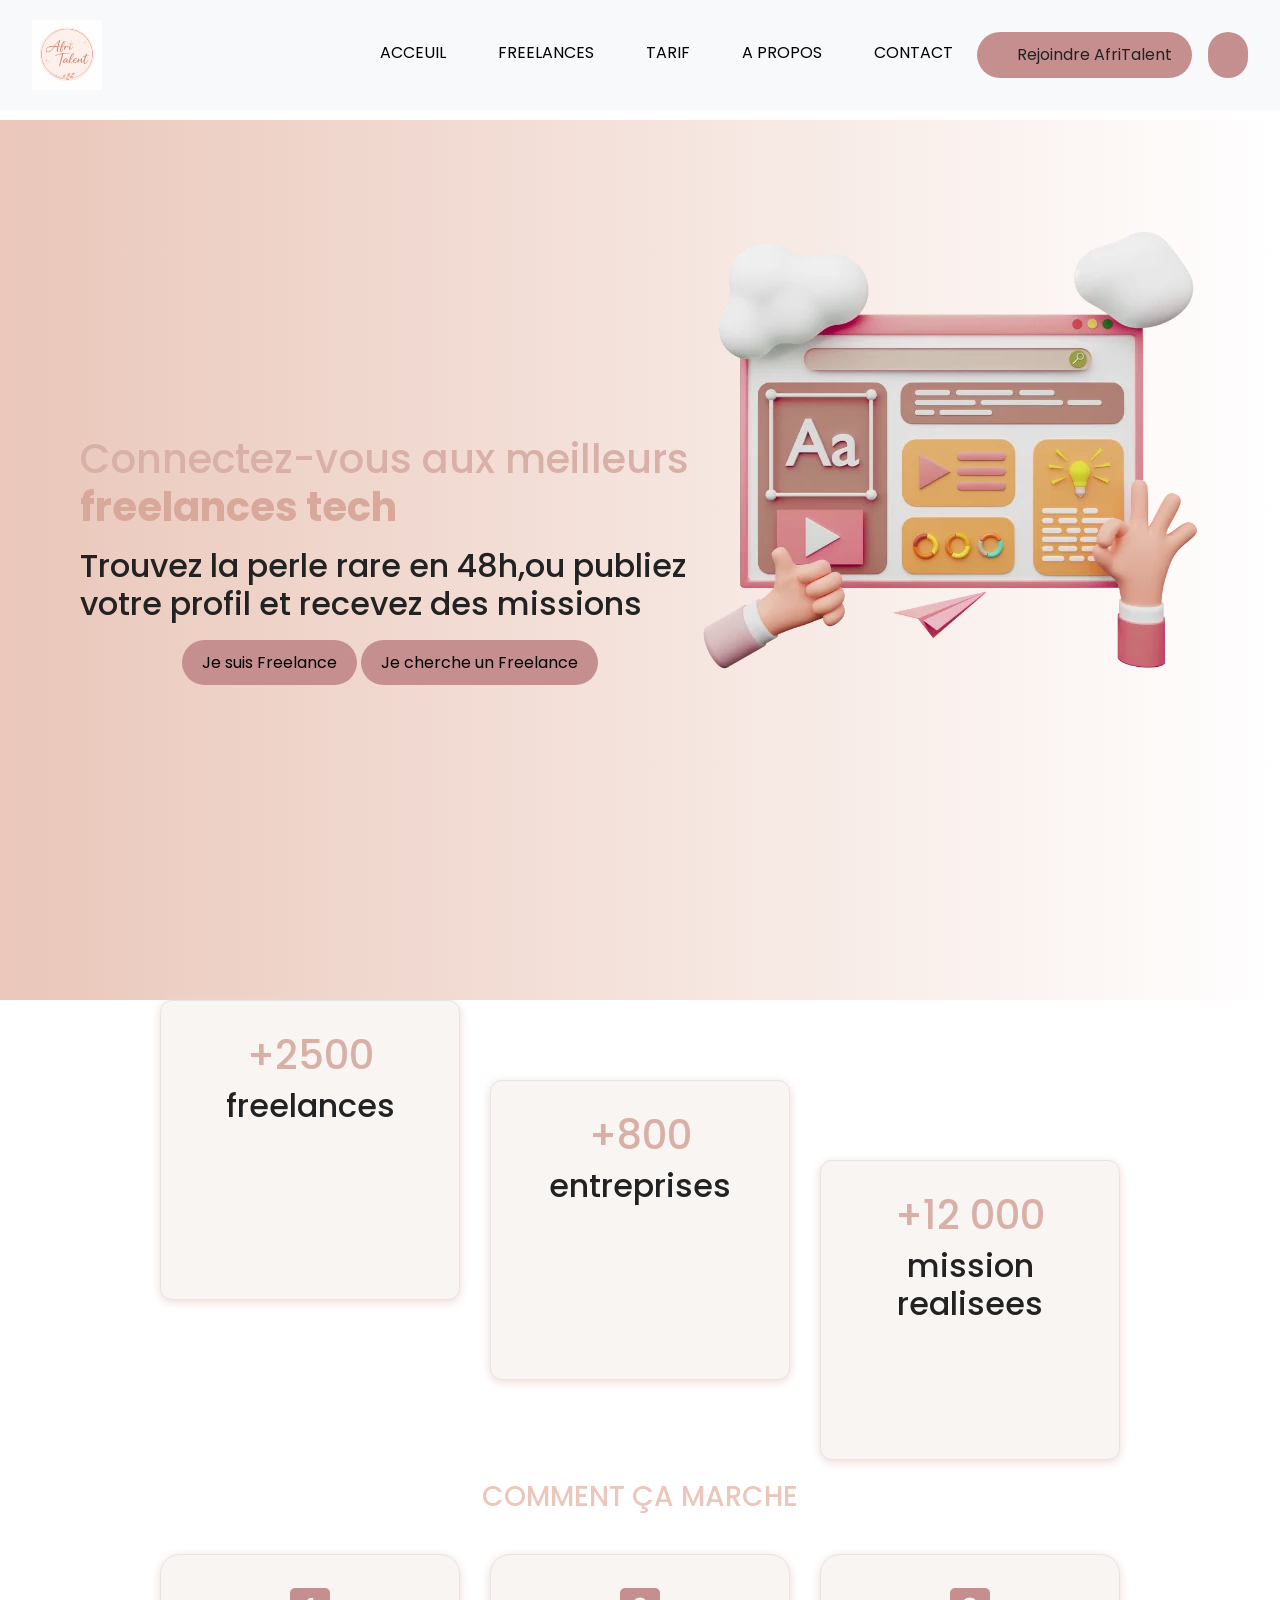
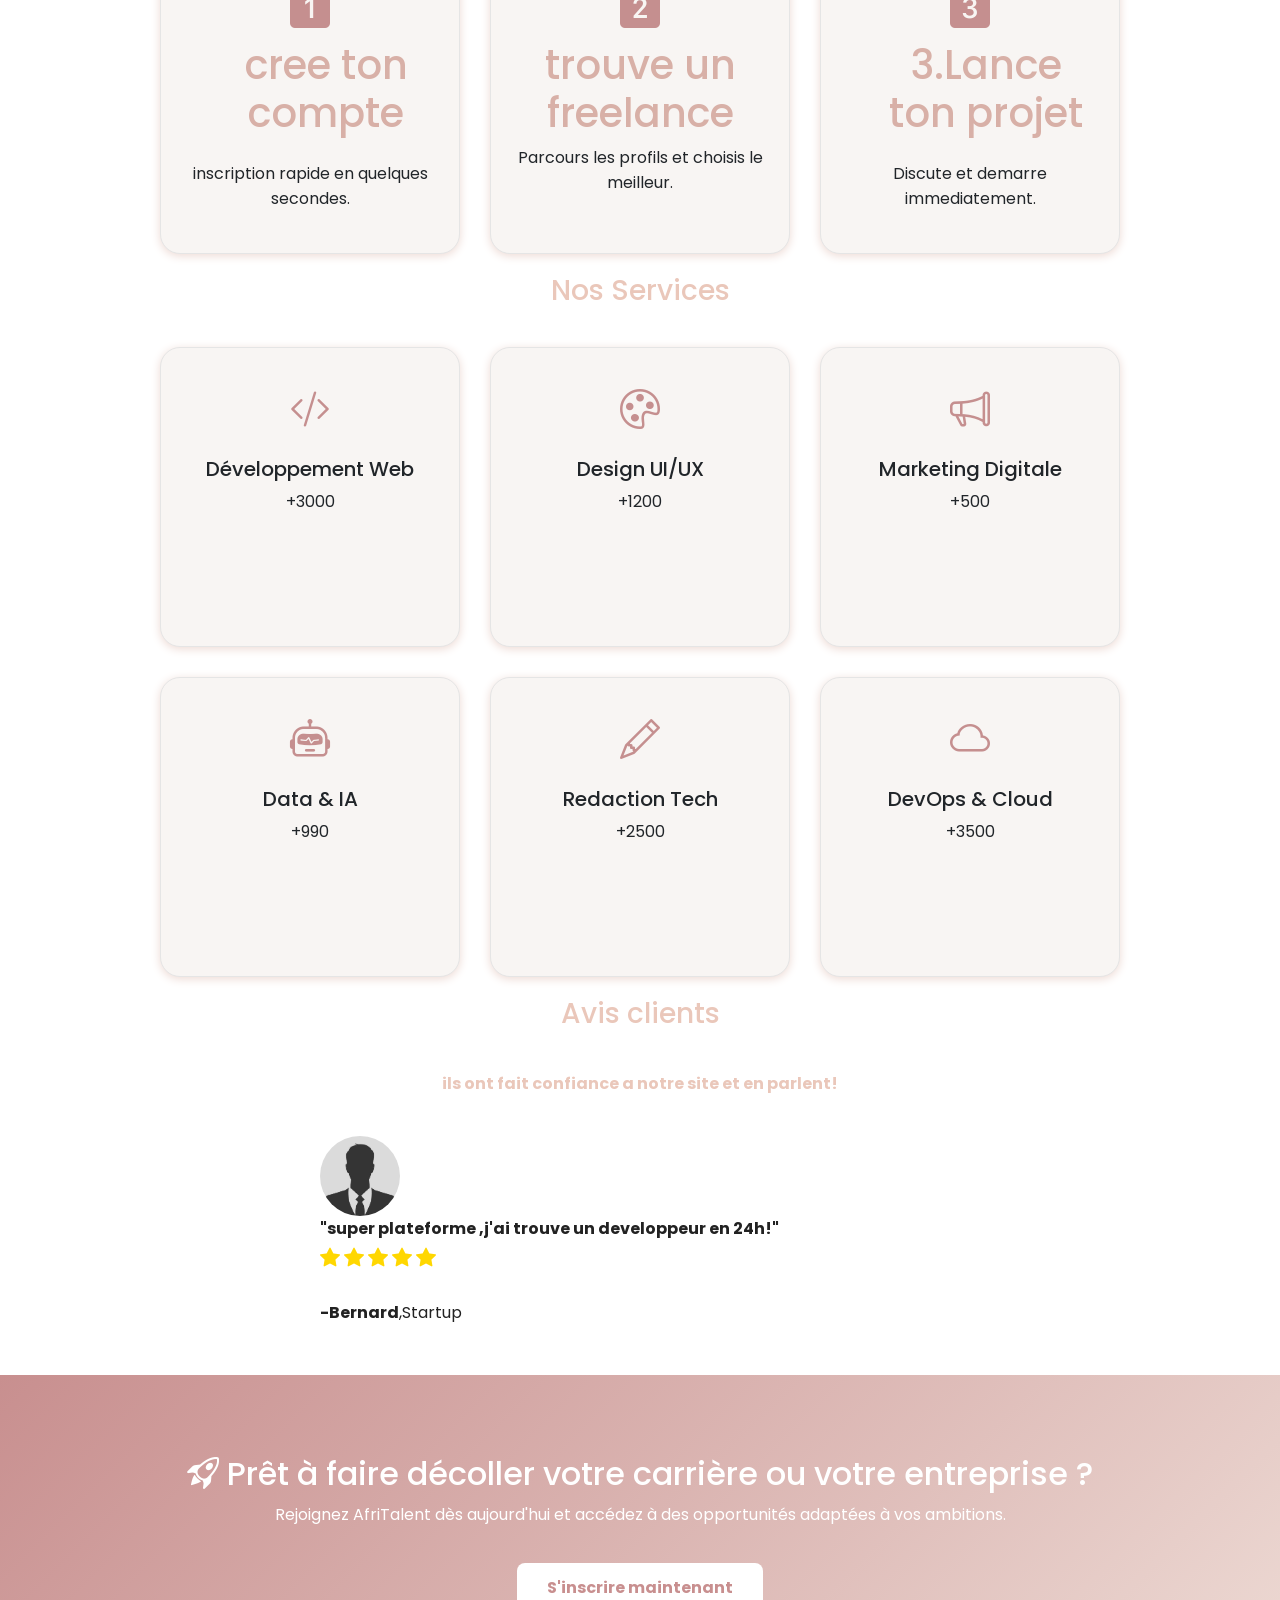
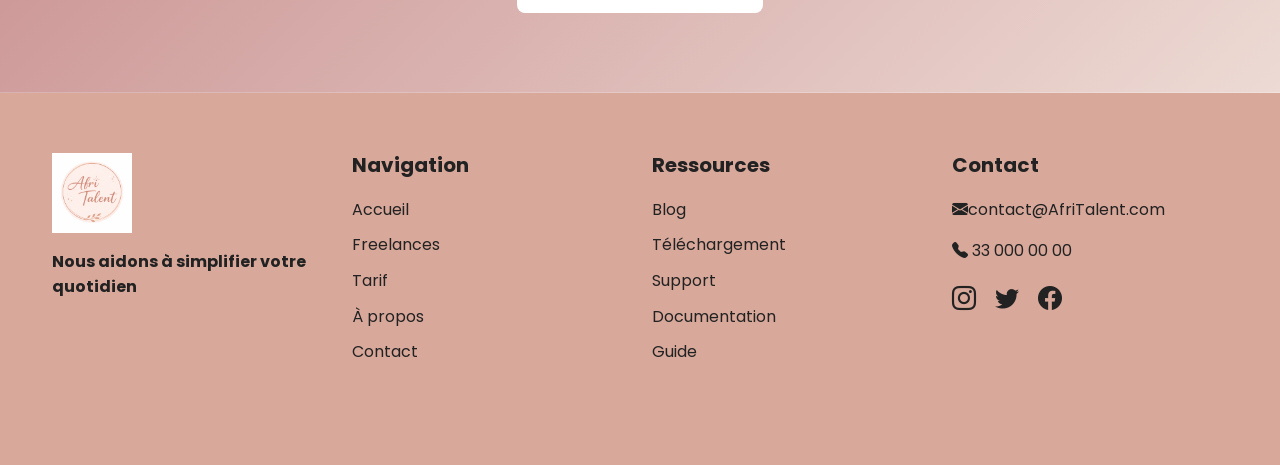
==== commit b0448453: "JS: dark mode avec localStorage, navbar dynamique au scroll" ====
--- a/index.html
+++ b/index.html
@@ -18,11 +18,11 @@
    <nav class="navbar navbar-expand-lg navbar-light bg-light fixed-top">
   <div class="container-fluid">
     <img src="images/7bfb761e-d320-4ba1-a2f4-c0851b69835b.png" alt="Afritalent" height="70px" class="logo">
-    <!-- <a class="navbar-brand" href="#">
+    <a class="navbar-brand" href="#">
        
-    </a> -->
-    <!-- <button class="navbar-toggler" type="button" data-bs-toggle="collapse" data-bs-target="#navbarNav" aria-controls="navbarNav" aria-expanded="false" aria-label="Toggle navigation">
-      <span class="navbar-toggler-icon"></span> -->
+    </a> 
+    <button class="navbar-toggler" type="button" data-bs-toggle="collapse" data-bs-target="#navbarNav" aria-controls="navbarNav" aria-expanded="false" aria-label="Toggle navigation">
+      <span class="navbar-toggler-icon"></span> 
     </button>
     <div class="collapse navbar-collapse" id="navbarNav">
       <ul class="navbar-nav ms-auto gap-3">
@@ -42,6 +42,9 @@
           <a class="nav-link active" href="contact.html" >CONTACT</a>
         </li>
         <li><button ><a href="contact.html">Rejoindre AfriTalent</a></button></li>
+        <button id="btn">
+         <i class="fa-solid fa-moon"></i>
+        </button>
       </ul>
     </div>
   </div>
@@ -88,7 +91,7 @@
 
 
 <div class="strong"><strong ><h3> COMMENT ÇA MARCHE </h3></strong></div>
-<section class="bento">
+<section >
  <div  class="strong"></div>
 <div class="cards">
    <div class="card">
@@ -213,6 +216,8 @@
         S'inscrire maintenant
     </a>
 </section>
+<button id="top-btn">↑</button>
+
 
 
 <!-- footer -->
--- a/css/style.css
+++ b/css/style.css
@@ -45,34 +45,27 @@
     width: 350px;
 }
 .cardsss{;
-    padding: 25px;
     width : 300px;
     height: 300px;
     text-align: center;
-     
     box-shadow:0 2px 10px  #eddad4;
     background: #F8F5F3;
     border-radius: 12px;
     border: 1px solid #e5e5e5;
-    width: 300px;
 padding: 30px 20px;
-border-radius: 20px;
+
 
     
 }
 
 .card{;
-    padding: 25px;
+    /* padding: 25px; */
     width : 300px;
     height: 300px;
     text-align: center;
-     
     box-shadow:0 2px 10px  #eddad4;
-    background: #F8F5F3;
-    /* padding: 20px; */
-    border-radius: 12px;
+    background: #F8F5F3; 
     border: 1px solid #e5e5e5;
-    width: 300px;
 padding: 30px 20px;
 border-radius: 20px;
 
@@ -83,8 +76,6 @@
     justify-content: center; 
     flex-wrap: wrap;
     margin-top: 20px;
-    flex-wrap: wrap;
-    justify-content: center;
     gap: 30px;
     max-width: 1000px;
     margin: auto;
@@ -440,4 +431,96 @@
         max-width: 100%;
         height: auto;
     }
+}
+/* toogle */
+/* DARK MODE */
+
+body.bg{
+    background-color: #121212 !important;
+    color: white !important;
+}
+
+body.bg .card,
+body.bg .cardsss{
+    background-color: #2c2c2c !important;
+    color: white !important;
+    border: 1px solid #444 !important;
+}
+
+body.bg .navbar{
+    background-color: #1a1a1a !important;
+}
+
+body.bg h1,
+body.bg h2,
+body.bg h3,
+body.bg h4,
+body.bg h5,
+body.bg p,
+body.bg a{
+    color: white !important;
+}
+
+body.bg img{
+    filter: brightness(0.8);
+}
+body.bg .card,
+body.bg .cardss{
+    background-color: #2c2c2c !important;
+    color: white !important;
+    border: 1px solid #444 !important;
+}
+/* footer */
+body.bg .footer{
+    background-color: #1a1a1a !important;
+    color: white !important;
+}
+
+body.bg .footer h5,
+body.bg .footer p,
+body.bg .footer li,
+body.bg .footer a{
+    color: white !important;
+}
+
+body.bg .footer-links a{
+    color: white !important;
+}
+
+body.bg .social-icons i{
+    color: white !important;
+}
+/* navbar scroll */
+.navbar.scroll{
+    background: white;
+    box-shadow:  0 2px 10px rgba(0,0,0,0.2);
+    padding: 10px 0;
+}
+/* navbar scroller */
+.navbar {
+    transition: all 0.3s ease;
+}
+
+.navbar.scrolled {
+    background-color: #D8B0A7 !important;
+    box-shadow: 0 4px 10px rgba(0,0,0,.2);
+}
+
+.navbar.scrolled .nav-link,
+.navbar.scrolled .navbar-brand {
+    color: white !important;
+}
+body.bg .navbar {
+    background-color: #121212 !important;
+}
+
+body.bg .nav-link {
+    color: white !important;
+}
+/* button qui fait remonter en haut */
+#top-btn {
+    display: none;
+    position: fixed;
+    bottom: 20px;
+    right: 20px;
 }
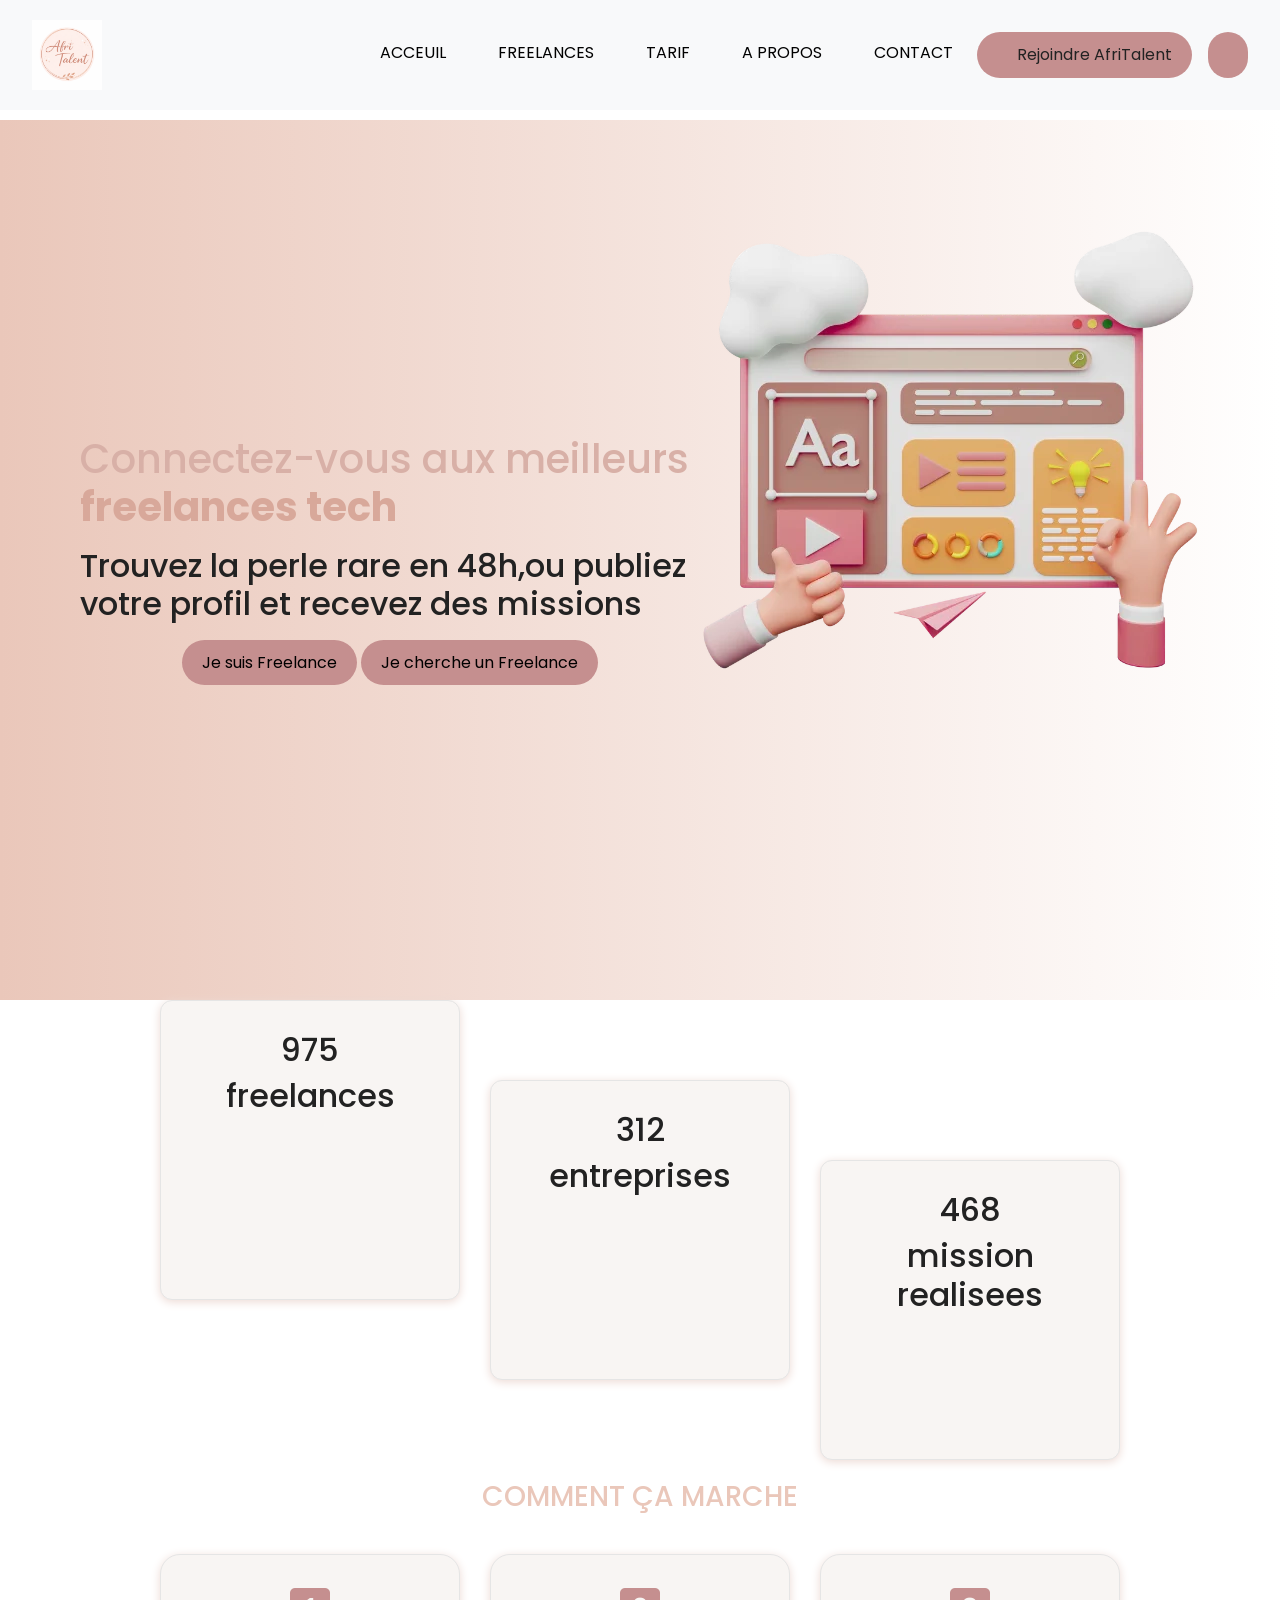
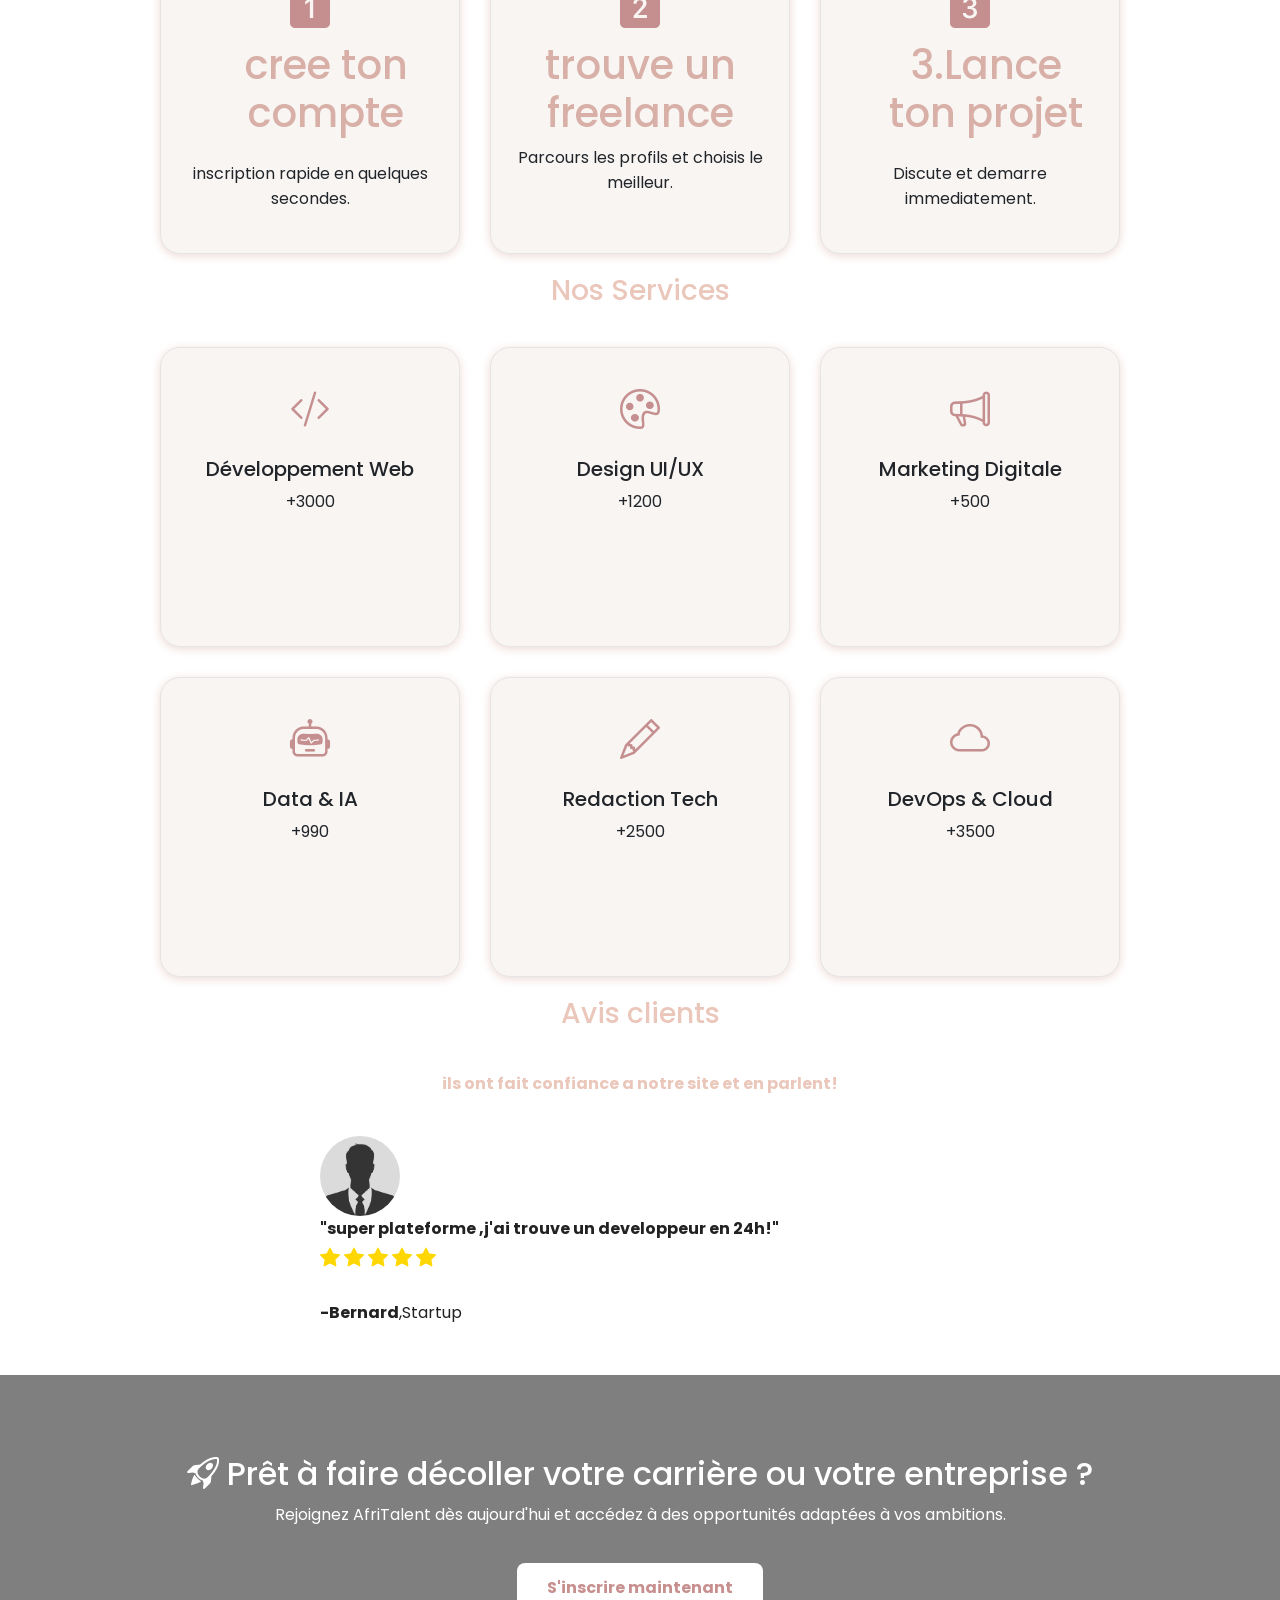
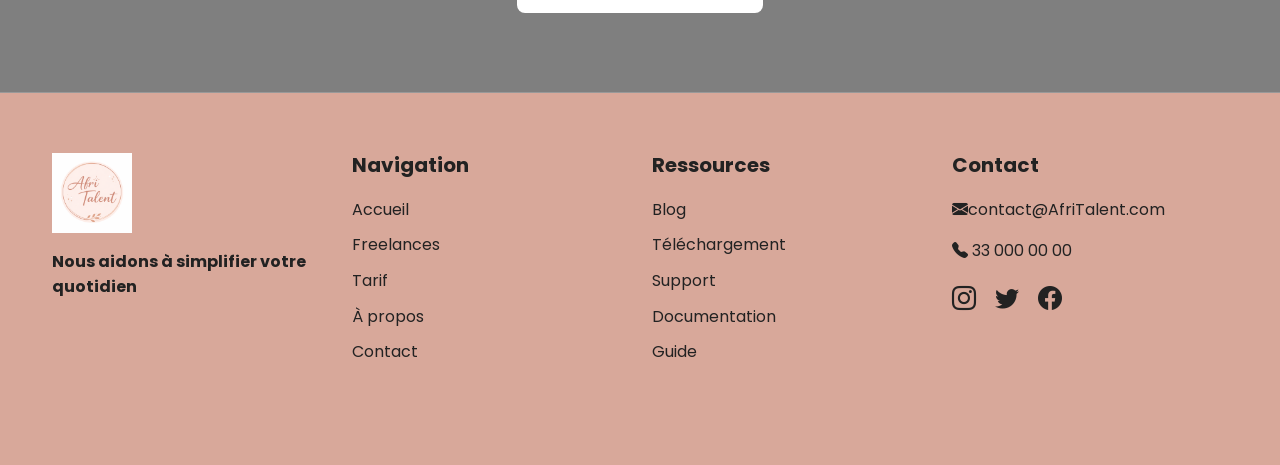
==== commit 6a95a4c4: "JS : compteurs animés au scroll et animations fade-in des sections" ====
--- a/index.html
+++ b/index.html
@@ -14,7 +14,7 @@
 <body>
 <!-- Le contenu de la page sera ajoute ici -->
  
-<header class="navbar1">
+<header class="navbar1 ">
    <nav class="navbar navbar-expand-lg navbar-light bg-light fixed-top">
   <div class="container-fluid">
     <img src="images/7bfb761e-d320-4ba1-a2f4-c0851b69835b.png" alt="Afritalent" height="70px" class="logo">
@@ -54,7 +54,7 @@
 
 
 
- <section class="hero">
+ <section class="hero fade-in">
    <div >
       <h1 >Connectez-vous aux meilleurs <span class="fr">freelances tech</span></h1>
       <p><h2>Trouvez la perle rare en 48h,ou publiez votre profil et recevez
@@ -74,24 +74,26 @@
 
 
 
-<div class="cards"> 
-  <div class="cardsss">
-   <h1> <span>+2500</span></h1>
+<section  class="stats fade-in">
+  <div class="cards"> 
+  <div class="cardsss stat-card" >
+   <h2 class="counter" data-target="2500">0</h2>
    <h2> <p>freelances</p></h2>
   </div>
-  <div class="cardsss">
-    <h1><span>+800</span></h1>
+  <div class="cardsss stat-card" >
+    <h2 class="counter" data-target="800">0</h2>
    <h2> <p>entreprises</p></h2>
   </div>
-  <div class="cardsss">
-    <h1><span>+12 000</span></h1>
+  <div class="cardsss stat-card" >
+    <h2 class="counter" data-target="1200">0</h2>
     <h2><p>mission realisees</p></h2>
   </div>
 </div> 
+</section>
 
 
 <div class="strong"><strong ><h3> COMMENT ÇA MARCHE </h3></strong></div>
-<section >
+<section class="fade-in">
  <div  class="strong"></div>
 <div class="cards">
    <div class="card">
@@ -114,42 +116,43 @@
 
 
 
-<div class="strong"><strong ><h3>Nos Services</h3></strong></div>
+<section class="fade-in">
+  <div class="strong"><strong ><h3>Nos Services</h3></strong></div>
 <div class="cards">
-  
+  <!-- carte1 -->
   <div class="card">
     <i class="bi bi-code-slash"></i>
     <h5>Développement Web</h5>
     <p>+3000</p>
   </div>
-
+<!-- carte2 -->
   <div class="card">
     <i class="bi bi-palette"></i>
     <h5>Design UI/UX</h5>
     <p>+1200</p>
   </div>
-
+<!-- carte3 -->
   <div class="card">
     <i class="bi bi-megaphone"></i>
     <h5>Marketing Digitale</h5>
     <p>+500</p>
   </div>
 
-
+<!-- carte4 -->
   <div class="card">
     <i  class="bi bi-robot"></i>
     <h5>Data & IA</h5>
     <p>+990</p>
   </div>
 
-
+<!-- carte5 -->
   <div class="card">
     <i  class="bi bi-pencil"></i>
     <h5>Redaction Tech</h5>
     <p>+2500</p>
   </div>
 
-
+<!-- carte6 -->
   <div class="card">
     <i class="bi bi-cloud"></i>
     <h5>DevOps & Cloud</h5>
@@ -157,8 +160,10 @@
   </div>
 
 </div>
-
-<div class="strong"><h3>Avis clients</h3></div>
+</section>
+
+<section class="fade-in">
+  <div class="strong"><h3>Avis clients</h3></div>
 <div class="strong"><strong >ils ont fait confiance a notre site et en parlent!</strong></div>
 <div id="carouselExampleSlidesOnly" class="carousel slide" data-bs-ride="carousel" style="width: 50%; margin: auto;" class="carousel">
   <div class="carousel-inner">
@@ -204,8 +209,9 @@
     </div>
   </div>
 </div>
-
-<section class="cta">
+</section>
+
+<section class="cta fade-in">
     <h2><i class="bi bi-rocket-takeoff"></i> Prêt à faire décoller votre carrière ou votre entreprise ?</h2>
 
     <p>
--- a/css/style.css
+++ b/css/style.css
@@ -44,7 +44,7 @@
 .cardss > div{
     width: 350px;
 }
-.cardsss{;
+.cardsss{
     width : 300px;
     height: 300px;
     text-align: center;
@@ -53,12 +53,9 @@
     border-radius: 12px;
     border: 1px solid #e5e5e5;
 padding: 30px 20px;
-
-
-    
-}
-
-.card{;
+}
+
+.card{
     /* padding: 25px; */
     width : 300px;
     height: 300px;
@@ -132,15 +129,13 @@
 
 
 
-#h1{
-    color: rgb(9, 8, 8);
-} */
+
 
  .navbar1 {
     justify-content: space-between; 
     align-items: center;
     padding: 0 40px; 
-} */ 
+} 
 
  .nav-item {
     gap: 40px; 
@@ -356,8 +351,7 @@
     font-weight: bold;
 }
 .cta{
-    background:
-        linear-gradient(rgba(0,0,0,0.5), rgba(0,0,0,0.5)),
+    background: linear-gradient(rgba(0,0,0,0.5), rgba(0,0,0,0.5));
     background-size: cover;
     background-position: center;
     text-align: center;
@@ -523,4 +517,39 @@
     position: fixed;
     bottom: 20px;
     right: 20px;
+}
+/* compteur */
+.counters{
+    text-align: center;
+     background: linear-gradient(135deg, #C88F8F, #EDDAD4);
+     padding: 3em 2em;
+
+}
+.counters > div{
+    max-width: 900px;
+    margin: 0 auto;
+    display: grid;
+    grid-template-columns: repeat(4,1fr);
+    gap: 4em 2em;
+}
+.counter{
+    position: relative;
+}
+.counter h3{
+    font-size: 3em;
+    margin-bottom: 0.5em;
+}
+.cr{
+    text-align: center;
+}
+/* fade-in */
+.fade-in{
+    opacity: 0;
+    transform: translateY(40px);
+    transition: all 0.8s ease;
+}
+
+.fade-in.show{
+    opacity: 1;
+    transform: translateY(0);
 }
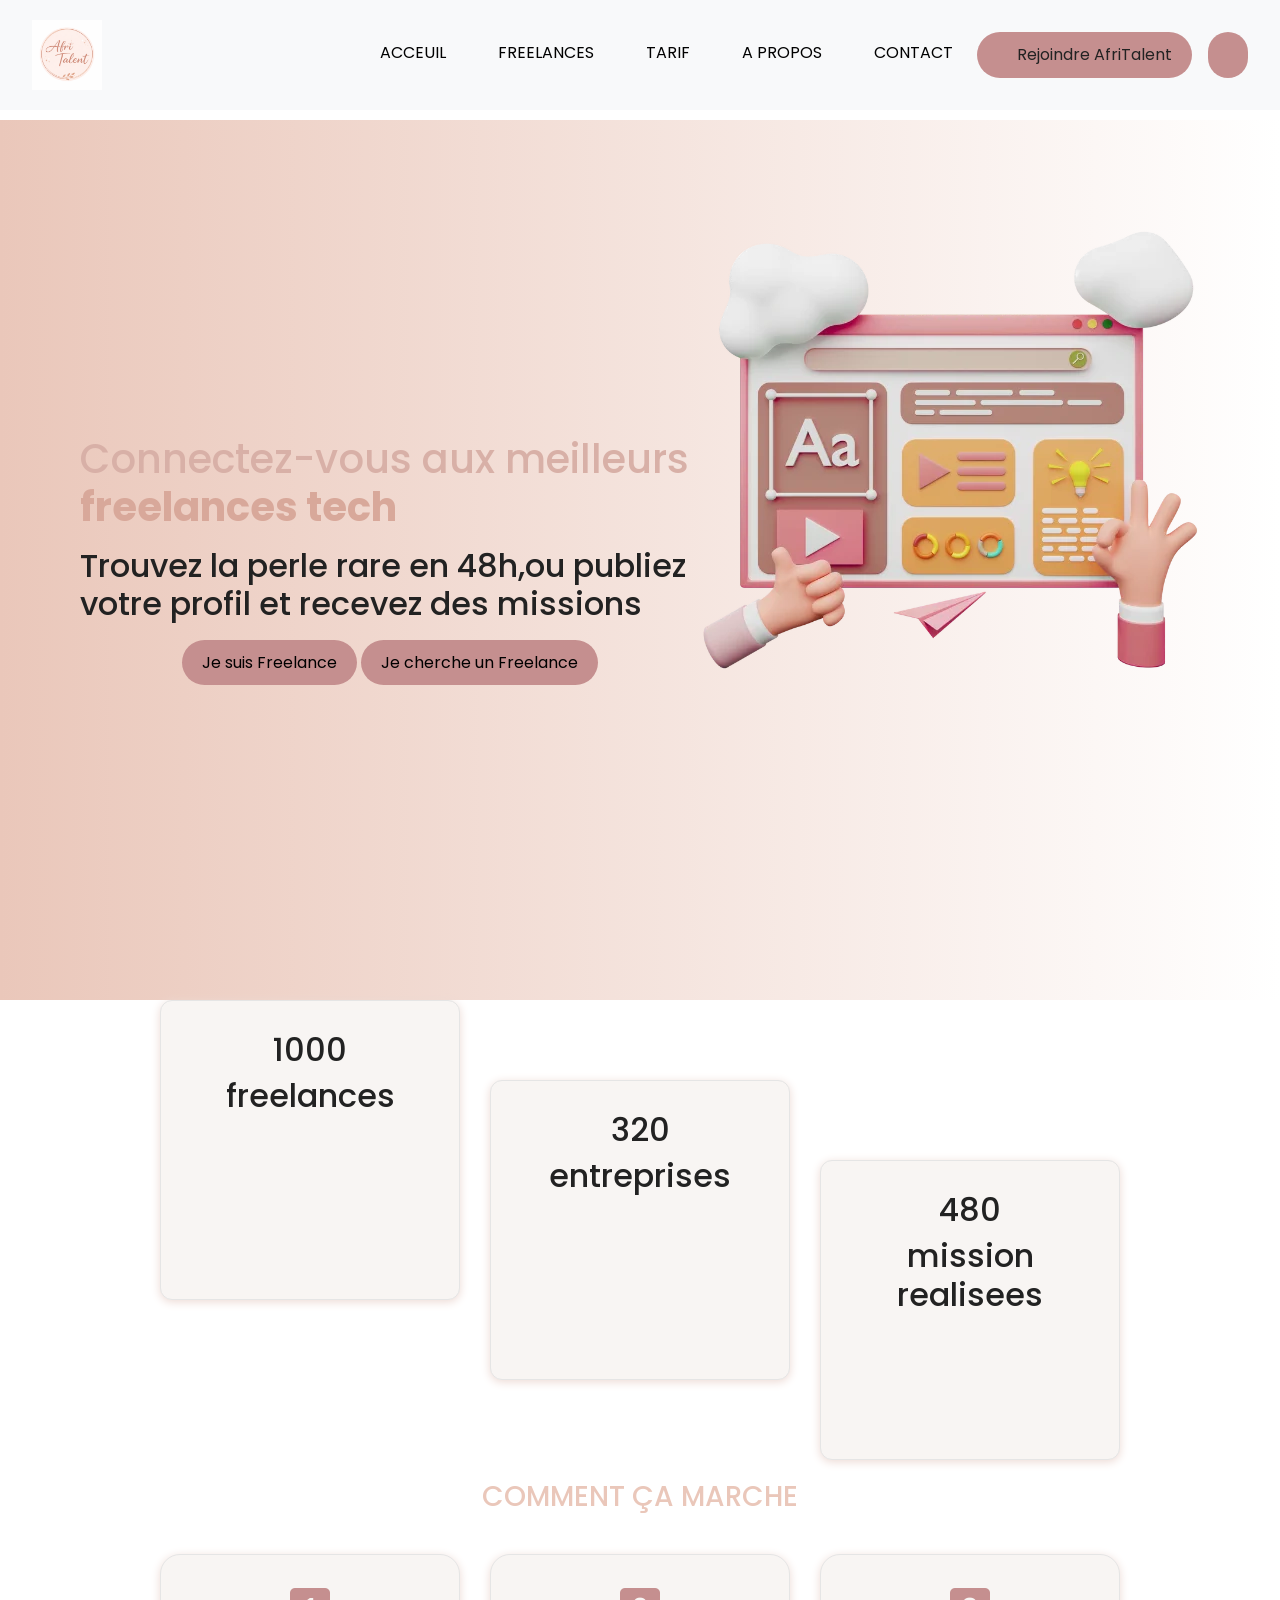
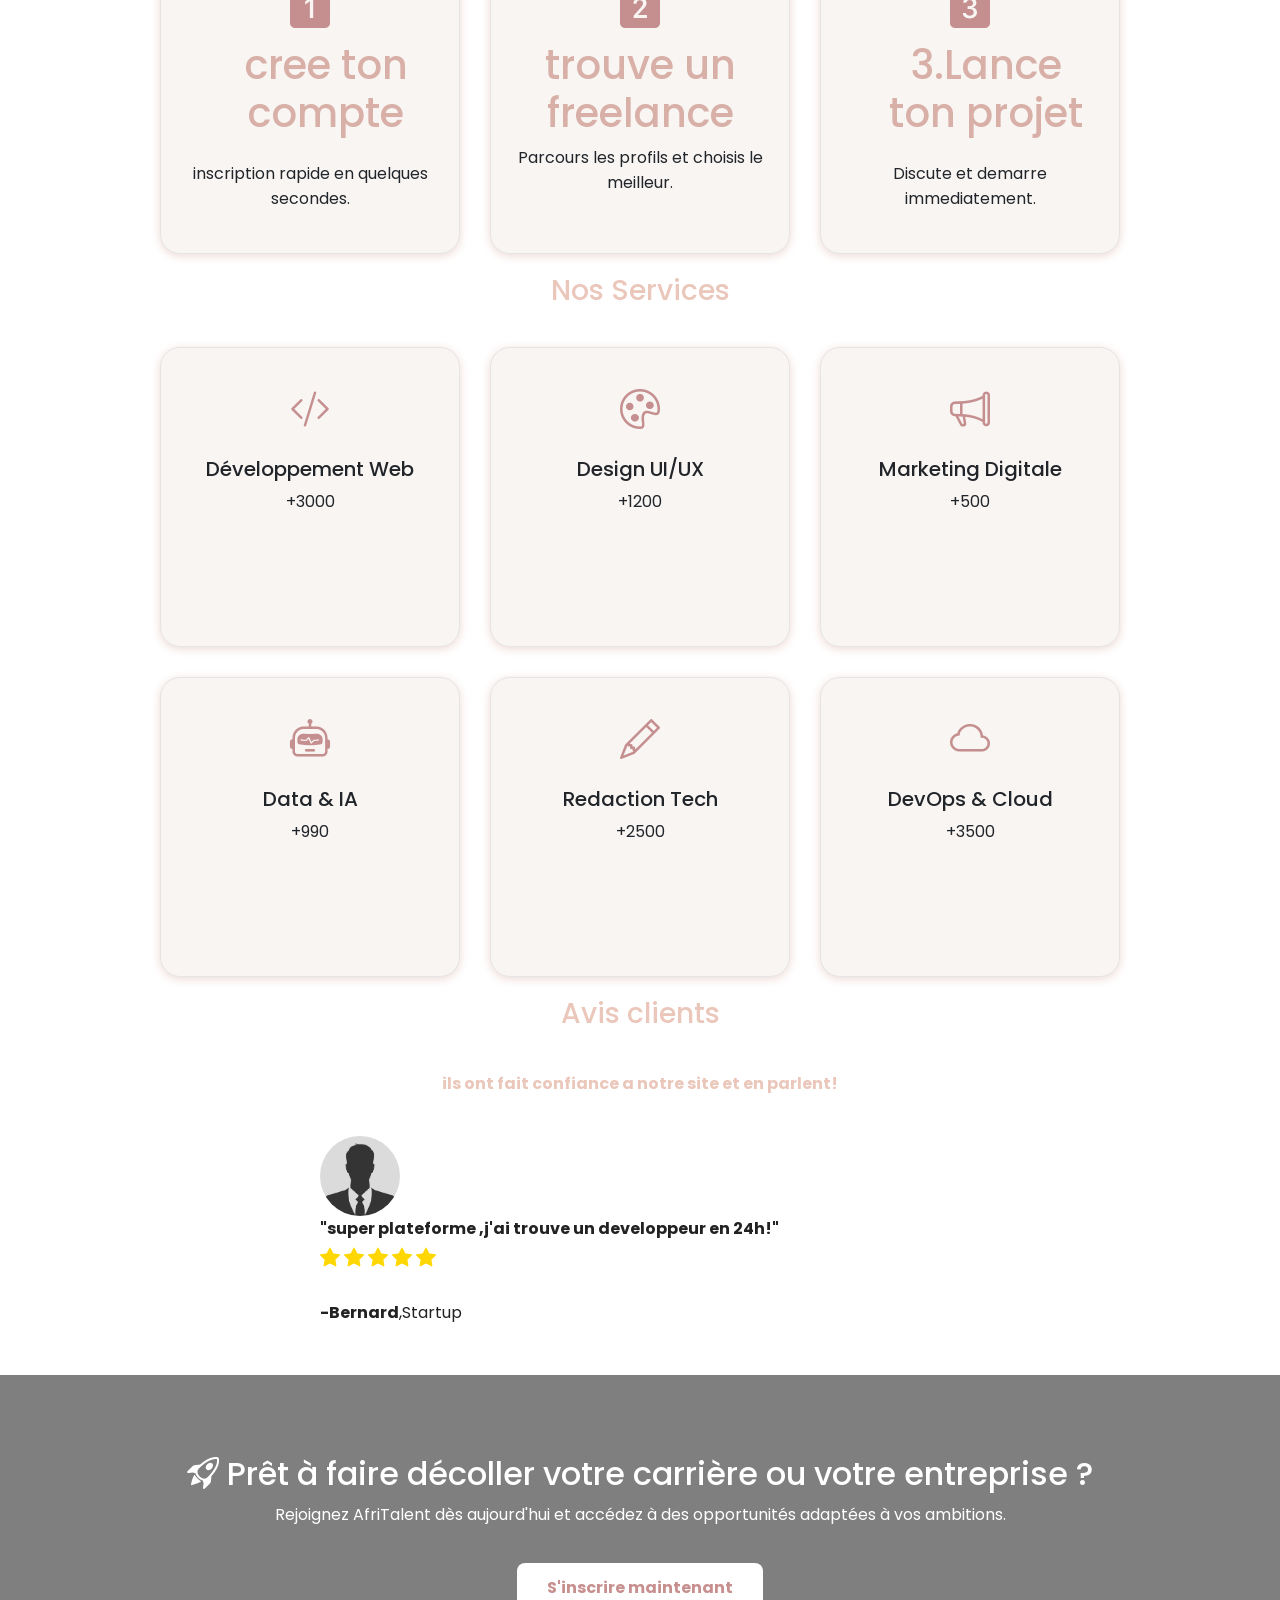
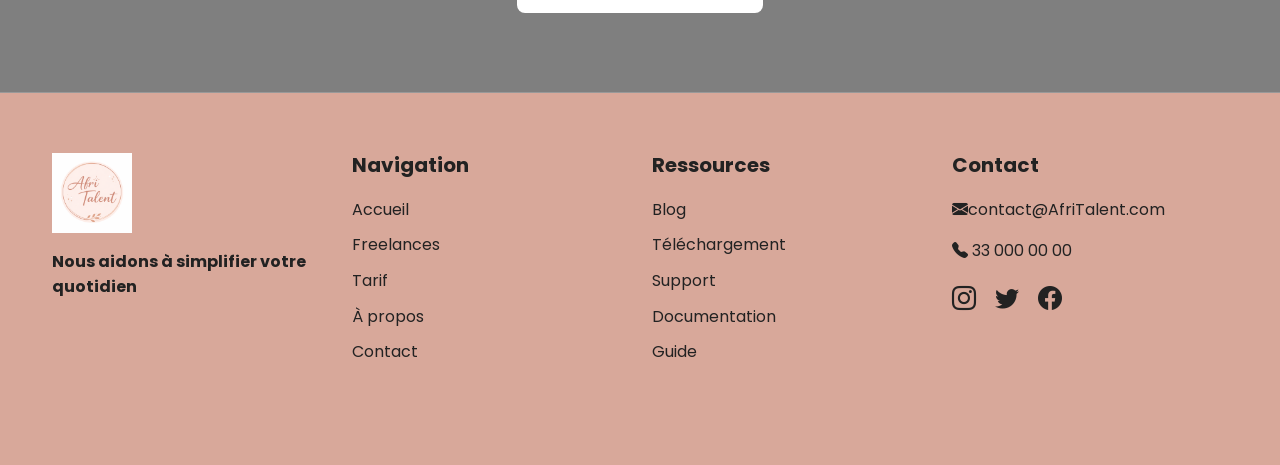
==== commit 3527c630: "JS : filtrage dynamique des freelances et validation du formulaire de contact" ====
--- a/index.html
+++ b/index.html
@@ -1,71 +1,74 @@
 <!DOCTYPE html>
 <html lang="fr">
+
 <head>
-<meta charset="UTF-8">
-<meta name="viewport" content="width=device-width, initial-scale=1.0">
-<title>AfriTalent — Accueil</title>
-<!-- Bootstrap 5 via CDN : feuille de style -->
-<link
-href="https://cdn.jsdelivr.net/npm/bootstrap@5.3.0/dist/css/bootstrap.min.css"
-rel="stylesheet">
-<!-- Votre feuille de style personnelle -->
-<link rel="stylesheet" href="css/style.css">
+  <meta charset="UTF-8">
+  <meta name="viewport" content="width=device-width, initial-scale=1.0">
+  <title>AfriTalent — Accueil</title>
+  <!-- Bootstrap 5 via CDN : feuille de style -->
+  <link href="https://cdn.jsdelivr.net/npm/bootstrap@5.3.0/dist/css/bootstrap.min.css" rel="stylesheet">
+  <!-- Votre feuille de style personnelle -->
+  <link rel="stylesheet" href="css/style.css">
 </head>
+
 <body>
-<!-- Le contenu de la page sera ajoute ici -->
- 
-<header class="navbar1 ">
-   <nav class="navbar navbar-expand-lg navbar-light bg-light fixed-top">
-  <div class="container-fluid">
-    <img src="images/7bfb761e-d320-4ba1-a2f4-c0851b69835b.png" alt="Afritalent" height="70px" class="logo">
-    <a class="navbar-brand" href="#">
-       
-    </a> 
-    <button class="navbar-toggler" type="button" data-bs-toggle="collapse" data-bs-target="#navbarNav" aria-controls="navbarNav" aria-expanded="false" aria-label="Toggle navigation">
-      <span class="navbar-toggler-icon"></span> 
-    </button>
-    <div class="collapse navbar-collapse" id="navbarNav">
-      <ul class="navbar-nav ms-auto gap-3">
-        <li class="nav-item">
-          <a class="nav-link active" aria-current="page" href="index.html">ACCEUIL</a>
-        </li>
-        <li class="nav-item" ">
-          <a class="nav-link active" href="freelances.html">FREELANCES</a>
-        </li>
-        <li class="nav-item">
-          <a class="nav-link active" href="tarif.html">TARIF</a>
-        </li>
-        <li class="nav-item">
-          <a class="nav-link active" href="about.html">A PROPOS</a>
-        </li>
-        <li class="nav-item">
-          <a class="nav-link active" href="contact.html" >CONTACT</a>
-        </li>
-        <li><button ><a href="contact.html">Rejoindre AfriTalent</a></button></li>
-        <button id="btn">
-         <i class="fa-solid fa-moon"></i>
+  <!-- Le contenu de la page sera ajoute ici -->
+  <!-- navbar -->
+  <header class="navbar1 ">
+    <nav class="navbar navbar-expand-lg navbar-light bg-light fixed-top">
+      <div class="container-fluid">
+        <img src="images/7bfb761e-d320-4ba1-a2f4-c0851b69835b.png" alt="Afritalent" height="70px" class="logo">
+        <a class="navbar-brand" href="#">
+
+        </a>
+        <button class="navbar-toggler" type="button" data-bs-toggle="collapse" data-bs-target="#navbarNav"
+          aria-controls="navbarNav" aria-expanded="false" aria-label="Toggle navigation">
+          <span class="navbar-toggler-icon"></span>
         </button>
-      </ul>
-    </div>
-  </div>
-</nav>
-</header>
-
-
-
-
- <section class="hero fade-in">
-   <div >
-      <h1 >Connectez-vous aux meilleurs <span class="fr">freelances tech</span></h1>
-      <p><h2>Trouvez la perle rare en 48h,ou publiez votre profil et recevez
-     des missions</h2></p>
-     <div class="div1">
-      <button class="button">Je suis Freelance</button>
-      <button class="button">Je cherche un Freelance</button>
-</div>
-   </div>
+        <div class="collapse navbar-collapse" id="navbarNav">
+          <ul class="navbar-nav ms-auto gap-3">
+            <li class="nav-item">
+              <a class="nav-link active" aria-current="page" href="index.html">ACCEUIL</a>
+            </li>
+            <li class="nav-item" ">
+          <a class=" nav-link active" href="freelances.html">FREELANCES</a>
+            </li>
+            <li class="nav-item">
+              <a class="nav-link active" href="tarif.html">TARIF</a>
+            </li>
+            <li class="nav-item">
+              <a class="nav-link active" href="about.html">A PROPOS</a>
+            </li>
+            <li class="nav-item">
+              <a class="nav-link active" href="contact.html">CONTACT</a>
+            </li>
+            <li><button><a href="contact.html">Rejoindre AfriTalent</a></button></li>
+            <button id="btn" class="bt">
+              <i class="fa-solid fa-moon"></i>
+            </button>
+          </ul>
+        </div>
+      </div>
+    </nav>
+  </header>
+
+
+
+  <!-- entete -->
+  <section class="hero fade-in">
+    <div>
+      <h1>Connectez-vous aux meilleurs <span class="fr">freelances tech</span></h1>
+      <p>
+      <h2>Trouvez la perle rare en 48h,ou publiez votre profil et recevez
+        des missions</h2>
+      </p>
+      <div class="div1">
+        <button class="button">Je suis Freelance</button>
+        <button class="button">Je cherche un Freelance</button>
+      </div>
+    </div>
     <div id="photo">
-     <img src="images/creation-site-vitrine-wordpress-freelance.png.webp" alt="" style="position: left;" ">
+      <img src="images/creation-site-vitrine-wordpress-freelance.png.webp" alt="" style="position: left;" ">
     </div>
 </section>
     
@@ -73,239 +76,264 @@
 
 
 
-
-<section  class="stats fade-in">
-  <div class="cards"> 
-  <div class="cardsss stat-card" >
-   <h2 class="counter" data-target="2500">0</h2>
-   <h2> <p>freelances</p></h2>
-  </div>
-  <div class="cardsss stat-card" >
-    <h2 class="counter" data-target="800">0</h2>
-   <h2> <p>entreprises</p></h2>
-  </div>
-  <div class="cardsss stat-card" >
-    <h2 class="counter" data-target="1200">0</h2>
-    <h2><p>mission realisees</p></h2>
-  </div>
-</div> 
-</section>
-
-
-<div class="strong"><strong ><h3> COMMENT ÇA MARCHE </h3></strong></div>
-<section class="fade-in">
- <div  class="strong"></div>
-<div class="cards">
-   <div class="card">
-     <h1><i class="bi bi-1-square-fill"></i></h1>
-     <ol><h1>cree ton compte</h1></ol>
-     inscription rapide en quelques secondes.
-    </div>
-    <div class="card"> 
-      <h1><i  class="bi bi-2-square-fill"></i></h1>
-     <h1>trouve un freelance</h1>
-     Parcours les profils et choisis le meilleur.
-    </div>
-    <div class="card">
-       <h1><i class="bi bi-3-square-fill"></i></h1>
-     <ol><h1>3.Lance ton projet</h1> </ol>
-     Discute et demarre immediatement.
-    </div>
-</div>
-</section>
-
-
-
-<section class="fade-in">
-  <div class="strong"><strong ><h3>Nos Services</h3></strong></div>
-<div class="cards">
-  <!-- carte1 -->
-  <div class="card">
-    <i class="bi bi-code-slash"></i>
-    <h5>Développement Web</h5>
-    <p>+3000</p>
-  </div>
-<!-- carte2 -->
-  <div class="card">
-    <i class="bi bi-palette"></i>
-    <h5>Design UI/UX</h5>
-    <p>+1200</p>
-  </div>
-<!-- carte3 -->
-  <div class="card">
-    <i class="bi bi-megaphone"></i>
-    <h5>Marketing Digitale</h5>
-    <p>+500</p>
-  </div>
-
-<!-- carte4 -->
-  <div class="card">
-    <i  class="bi bi-robot"></i>
-    <h5>Data & IA</h5>
-    <p>+990</p>
-  </div>
-
-<!-- carte5 -->
-  <div class="card">
-    <i  class="bi bi-pencil"></i>
-    <h5>Redaction Tech</h5>
-    <p>+2500</p>
-  </div>
-
-<!-- carte6 -->
-  <div class="card">
-    <i class="bi bi-cloud"></i>
-    <h5>DevOps & Cloud</h5>
-    <p>+3500</p>
-  </div>
-
-</div>
-</section>
-
-<section class="fade-in">
-  <div class="strong"><h3>Avis clients</h3></div>
-<div class="strong"><strong >ils ont fait confiance a notre site et en parlent!</strong></div>
-<div id="carouselExampleSlidesOnly" class="carousel slide" data-bs-ride="carousel" style="width: 50%; margin: auto;" class="carousel">
-  <div class="carousel-inner">
-    <div class="carousel-item active">
-      <img src="images/9bd403f16ddd7c2149efea4e4ec17656.jpg" class="d-block " width="80px" height="80px" style="border-radius: 100%;" alt="...">
-      <strong>"super plateforme ,j'ai trouve un developpeur en 24h!"</strong>
-<div class="rating">
-    <i class="bi bi-star-fill"></i>
-    <i class="bi bi-star-fill"></i>
-    <i class="bi bi-star-fill"></i>
-    <i class="bi bi-star-fill"></i>
-    <i class="bi bi-star-fill"></i>
-</div>
-       <br><strong>-Bernard</strong>,Startup        
-    </div>
-
-
-    <div class="carousel-item">
-      <img src="images/e36dcd19f83bc2b0b5b49286a0b5d52b.jpg" class="d-block" width="80px" height="80px" style="border-radius: 50%;" alt="...">
-      <strong>"Plus de 15 missions realisees via la plateforme.La mise en relation est fluide et les freelances sont toujours fiable"</strong>
-      <div class="rating">
-        <i class="bi bi-star-fill"></i>
-        <i class="bi bi-star-fill"></i>
-        <i class="bi bi-star-fill"></i>
-        <i class="bi bi-star-fill"></i>
-        <i class="bi bi-star-fill"></i>
-      </div>   
-      <br><strong>Thomas</strong>,chef de produit digital
-    </div>
-
-
-    <div class="carousel-item">
-      <img src="images/d29e52c8cfec7320b1fe09c8421c4156.jpg" class="d-block" idth="80px" height="80px" style="border-radius: 50%;" alt="...">
-      <strong>Je recois des missions pertinents sans devoir prospecter.Paiement securise ,suivi transparent,je recommande a 100%</strong>
-<div class="rating">
-    <i class="bi bi-star-fill"></i>
-    <i class="bi bi-star-fill"></i>
-    <i class="bi bi-star-fill"></i>
-    <i class="bi bi-star-fill"></i>
-    <i class="bi bi-star-fill"></i>
-</div> 
-      <strong>Sarah</strong>, CTO chez GreenTech
-    </div>
-  </div>
-</div>
-</section>
-
-<section class="cta fade-in">
+<!-- carte avec grid -->
+<section  class=" stats fade-in">
+      <div class="cards">
+        <div class="cardsss stat-card">
+          <h2 class="counter" data-target="2500">0</h2>
+          <h2>
+            <p>freelances</p>
+          </h2>
+        </div>
+        <div class="cardsss stat-card">
+          <h2 class="counter" data-target="800">0</h2>
+          <h2>
+            <p>entreprises</p>
+          </h2>
+        </div>
+        <div class="cardsss stat-card">
+          <h2 class="counter" data-target="1200">0</h2>
+          <h2>
+            <p>mission realisees</p>
+          </h2>
+        </div>
+      </div>
+  </section>
+
+  <!-- section comment ca marche -->
+  <div class="strong"><strong>
+      <h3> COMMENT ÇA MARCHE </h3>
+    </strong></div>
+  <section class="fade-in">
+    <div class="strong"></div>
+    <div class="cards">
+      <!-- carte1 -->
+      <div class="card">
+        <h1><i class="bi bi-1-square-fill"></i></h1>
+        <ol>
+          <h1>cree ton compte</h1>
+        </ol>
+        inscription rapide en quelques secondes.
+      </div>
+      <!-- carte2 -->
+      <div class="card">
+        <h1><i class="bi bi-2-square-fill"></i></h1>
+        <h1>trouve un freelance</h1>
+        Parcours les profils et choisis le meilleur.
+      </div>
+      <!-- carte3 -->
+      <div class="card">
+        <h1><i class="bi bi-3-square-fill"></i></h1>
+        <ol>
+          <h1>3.Lance ton projet</h1>
+        </ol>
+        Discute et demarre immediatement.
+      </div>
+    </div>
+  </section>
+
+
+  <!-- setcion nos services -->
+  <section class="fade-in">
+    <div class="strong"><strong>
+        <h3>Nos Services</h3>
+      </strong></div>
+    <div class="cards">
+      <!-- carte1 -->
+      <div class="card">
+        <i class="bi bi-code-slash"></i>
+        <h5>Développement Web</h5>
+        <p>+3000</p>
+      </div>
+      <!-- carte2 -->
+      <div class="card">
+        <i class="bi bi-palette"></i>
+        <h5>Design UI/UX</h5>
+        <p>+1200</p>
+      </div>
+      <!-- carte3 -->
+      <div class="card">
+        <i class="bi bi-megaphone"></i>
+        <h5>Marketing Digitale</h5>
+        <p>+500</p>
+      </div>
+
+      <!-- carte4 -->
+      <div class="card">
+        <i class="bi bi-robot"></i>
+        <h5>Data & IA</h5>
+        <p>+990</p>
+      </div>
+
+      <!-- carte5 -->
+      <div class="card">
+        <i class="bi bi-pencil"></i>
+        <h5>Redaction Tech</h5>
+        <p>+2500</p>
+      </div>
+
+      <!-- carte6 -->
+      <div class="card">
+        <i class="bi bi-cloud"></i>
+        <h5>DevOps & Cloud</h5>
+        <p>+3500</p>
+      </div>
+
+    </div>
+  </section>
+  <!-- section avis lients -->
+  <section class="fade-in">
+    <div class="strong">
+      <h3>Avis clients</h3>
+    </div>
+    <div class="strong"><strong>ils ont fait confiance a notre site et en parlent!</strong></div>
+    <div id="carouselExampleSlidesOnly" class="carousel slide" data-bs-ride="carousel" style="width: 50%; margin: auto;"
+      class="carousel">
+      <div class="carousel-inner">
+        <div class="carousel-item active">
+          <!-- carousel1 -->
+          <img src="images/9bd403f16ddd7c2149efea4e4ec17656.jpg" class="d-block " width="80px" height="80px"
+            style="border-radius: 100%;" alt="...">
+          <strong>"super plateforme ,j'ai trouve un developpeur en 24h!"</strong>
+          <div class="rating">
+            <i class="bi bi-star-fill"></i>
+            <i class="bi bi-star-fill"></i>
+            <i class="bi bi-star-fill"></i>
+            <i class="bi bi-star-fill"></i>
+            <i class="bi bi-star-fill"></i>
+          </div>
+          <br><strong>-Bernard</strong>,Startup
+        </div>
+
+        <!-- carousel2 -->
+        <div class="carousel-item">
+          <img src="images/e36dcd19f83bc2b0b5b49286a0b5d52b.jpg" class="d-block" width="80px" height="80px"
+            style="border-radius: 50%;" alt="...">
+          <strong>"Plus de 15 missions realisees via la plateforme.La mise en relation est fluide et les freelances sont
+            toujours fiable"</strong>
+          <div class="rating">
+            <i class="bi bi-star-fill"></i>
+            <i class="bi bi-star-fill"></i>
+            <i class="bi bi-star-fill"></i>
+            <i class="bi bi-star-fill"></i>
+            <i class="bi bi-star-fill"></i>
+          </div>
+          <br><strong>Thomas</strong>,chef de produit digital
+        </div>
+
+        <!-- carousel3 -->
+        <div class="carousel-item">
+          <img src="images/d29e52c8cfec7320b1fe09c8421c4156.jpg" class="d-block" idth="80px" height="80px"
+            style="border-radius: 50%;" alt="...">
+          <strong>Je recois des missions pertinents sans devoir prospecter.Paiement securise ,suivi transparent,je
+            recommande a 100%</strong>
+          <div class="rating">
+            <i class="bi bi-star-fill"></i>
+            <i class="bi bi-star-fill"></i>
+            <i class="bi bi-star-fill"></i>
+            <i class="bi bi-star-fill"></i>
+            <i class="bi bi-star-fill"></i>
+          </div>
+          <strong>Sarah</strong>, CTO chez GreenTech
+        </div>
+      </div>
+    </div>
+  </section>
+  <!-- section passer a l'action -->
+  <section class="cta fade-in">
     <h2><i class="bi bi-rocket-takeoff"></i> Prêt à faire décoller votre carrière ou votre entreprise ?</h2>
 
     <p>
-        Rejoignez AfriTalent dès aujourd'hui et accédez à des opportunités adaptées à vos ambitions.
+      Rejoignez AfriTalent dès aujourd'hui et accédez à des opportunités adaptées à vos ambitions.
     </p>
 
     <a href="contact.html" class="btn-cta">
-        S'inscrire maintenant
+      S'inscrire maintenant
     </a>
-</section>
-<button id="top-btn">↑</button>
-
-
-
-<!-- footer -->
-<footer class="footer">
-  <div class="container-fluid">
-
-    <div class="row align-items-start text-center text-md-start">
-
-      <div class="col-md-3 mb-4">
-        <img src="images/7bfb761e-d320-4ba1-a2f4-c0851b69835b.png"
-        alt="logo" height="80">
-
-        <p class="mt-3 fw-bold">
-          Nous aidons à simplifier votre quotidien
-        </p>
-      </div>
-
-      <div class="col-md-3 mb-4">
-        <h5>Navigation</h5>
-
-        <ul class="footer-links">
-          <li><a href="index.html">Accueil</a></li>
-          <li><a href="freelances.html">Freelances</a></li>
-          <li><a href="tarif.html">Tarif</a></li>
-          <li><a href="about.html">À propos</a></li>
-          <li><a href="contact.html">Contact</a></li>
-        </ul>
-      </div>
-
-      <div class="col-md-3 mb-4">
-        <h5>Ressources</h5>
-
-        <ul class="footer-links">
-          <li>Blog</li>
-          <li>Téléchargement</li>
-          <li>Support</li>
-          <li>Documentation</li>
-          <li>Guide</li>
-        </ul>
-      </div>
-
-      <div class="col-md-3 mb-4">
-        <h5>Contact</h5>
-
-        <p><i class="bi bi-envelope-fill"></i>contact@AfriTalent.com</p>
-        <p><i class="bi bi-telephone-fill"></i> 33 000 00 00</p>
-
-        <div class="social-icons">
-          <i class="bi bi-instagram"></i>
-          <i class="bi bi-twitter"></i>
-          <i class="bi bi-facebook"></i>
-        </div>
-      </div>
-
-    </div>
-  </div>
-</footer>
-
-
-
-
-
-
-
-
-
-
-
-
-
-
-
-
-
-<link rel="preconnect" href="https://fonts.googleapis.com">
-<link href="https://fonts.googleapis.com/css2?family=Poppins:wght@400;700&family=Roboto&display=swap" rel="stylesheet">
-<link href="https://cdn.jsdelivr.net/npm/bootstrap-icons/font/bootstrap-icons.css" rel="stylesheet">
-<!-- Bootstrap 5 via CDN : script JavaScript -->
-<script
-src="https://cdn.jsdelivr.net/npm/bootstrap@5.3.0/dist/js/bootstrap.bundle.min.js"
-></script>
-<!-- Votre script JavaScript -->
-<script src="js/main.js"></script>
+  </section>
+  <button id="top-btn">↑</button>
+
+
+
+  <!-- footer -->
+  <footer class="footer">
+    <div class="container-fluid">
+
+      <div class="row align-items-start text-center text-md-start">
+
+        <div class="col-md-3 mb-4">
+          <img src="images/7bfb761e-d320-4ba1-a2f4-c0851b69835b.png" alt="logo" height="80">
+
+          <p class="mt-3 fw-bold">
+            Nous aidons à simplifier votre quotidien
+          </p>
+        </div>
+        <!-- liens -->
+        <div class="col-md-3 mb-4">
+          <h5>Navigation</h5>
+
+          <ul class="footer-links">
+            <li><a href="index.html">Accueil</a></li>
+            <li><a href="freelances.html">Freelances</a></li>
+            <li><a href="tarif.html">Tarif</a></li>
+            <li><a href="about.html">À propos</a></li>
+            <li><a href="contact.html">Contact</a></li>
+          </ul>
+        </div>
+        <!-- ressource -->
+        <div class="col-md-3 mb-4">
+          <h5>Ressources</h5>
+
+          <ul class="footer-links">
+            <li>Blog</li>
+            <li>Téléchargement</li>
+            <li>Support</li>
+            <li>Documentation</li>
+            <li>Guide</li>
+          </ul>
+        </div>
+        <!-- contact -->
+        <div class="col-md-3 mb-4">
+          <h5>Contact</h5>
+
+          <p><i class="bi bi-envelope-fill"></i>contact@AfriTalent.com</p>
+          <p><i class="bi bi-telephone-fill"></i> 33 000 00 00</p>
+
+          <div class="social-icons">
+            <i class="bi bi-instagram"></i>
+            <i class="bi bi-twitter"></i>
+            <i class="bi bi-facebook"></i>
+          </div>
+        </div>
+
+      </div>
+    </div>
+  </footer>
+
+
+
+
+
+
+
+
+
+
+
+
+
+
+
+
+
+  <link rel="preconnect" href="https://fonts.googleapis.com">
+  <link href="https://fonts.googleapis.com/css2?family=Poppins:wght@400;700&family=Roboto&display=swap"
+    rel="stylesheet">
+  <link href="https://cdn.jsdelivr.net/npm/bootstrap-icons/font/bootstrap-icons.css" rel="stylesheet">
+  <!-- Bootstrap 5 via CDN : script JavaScript -->
+  <script src="https://cdn.jsdelivr.net/npm/bootstrap@5.3.0/dist/js/bootstrap.bundle.min.js"></script>
+  <!-- Votre script JavaScript -->
+  <script src="js/main.js"></script>
 </body>
+
 </html>
--- a/css/style.css
+++ b/css/style.css
@@ -131,6 +131,7 @@
 
 
 
+
  .navbar1 {
     justify-content: space-between; 
     align-items: center;
@@ -385,6 +386,17 @@
         font-size: 2rem;
     }
 }
+@media screen and (min-width: 374px) {
+    /* Styles à appliquer pour les mobiles */
+}
+
+@media screen and (max-width: 767px) {
+    /* Styles à appliquer pour les tablettes */
+}
+
+@media screen and (min-width: 1200px) {
+    /* Styles à appliquer pour les ordinateurs de bureau */
+}
 
 
 /* ===== MOBILE ===== */
@@ -552,4 +564,4 @@
 .fade-in.show{
     opacity: 1;
     transform: translateY(0);
-}+}
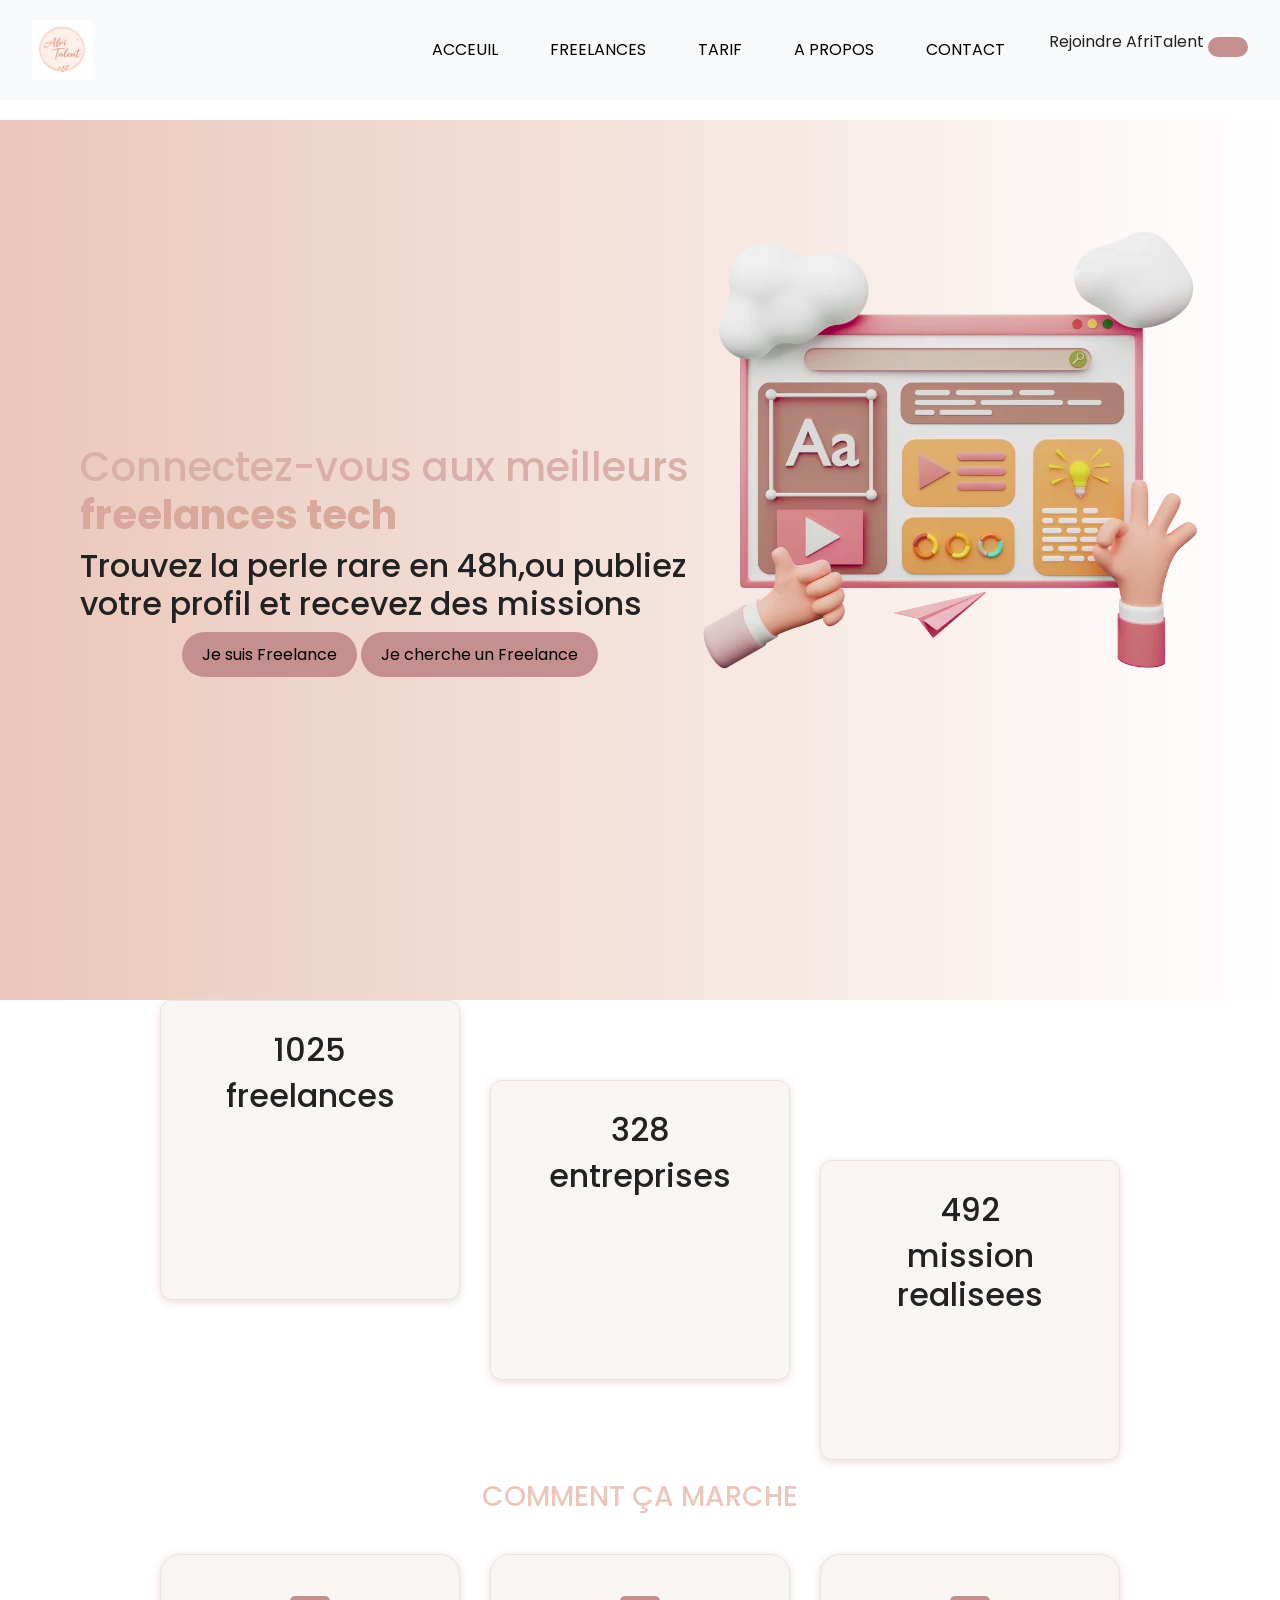
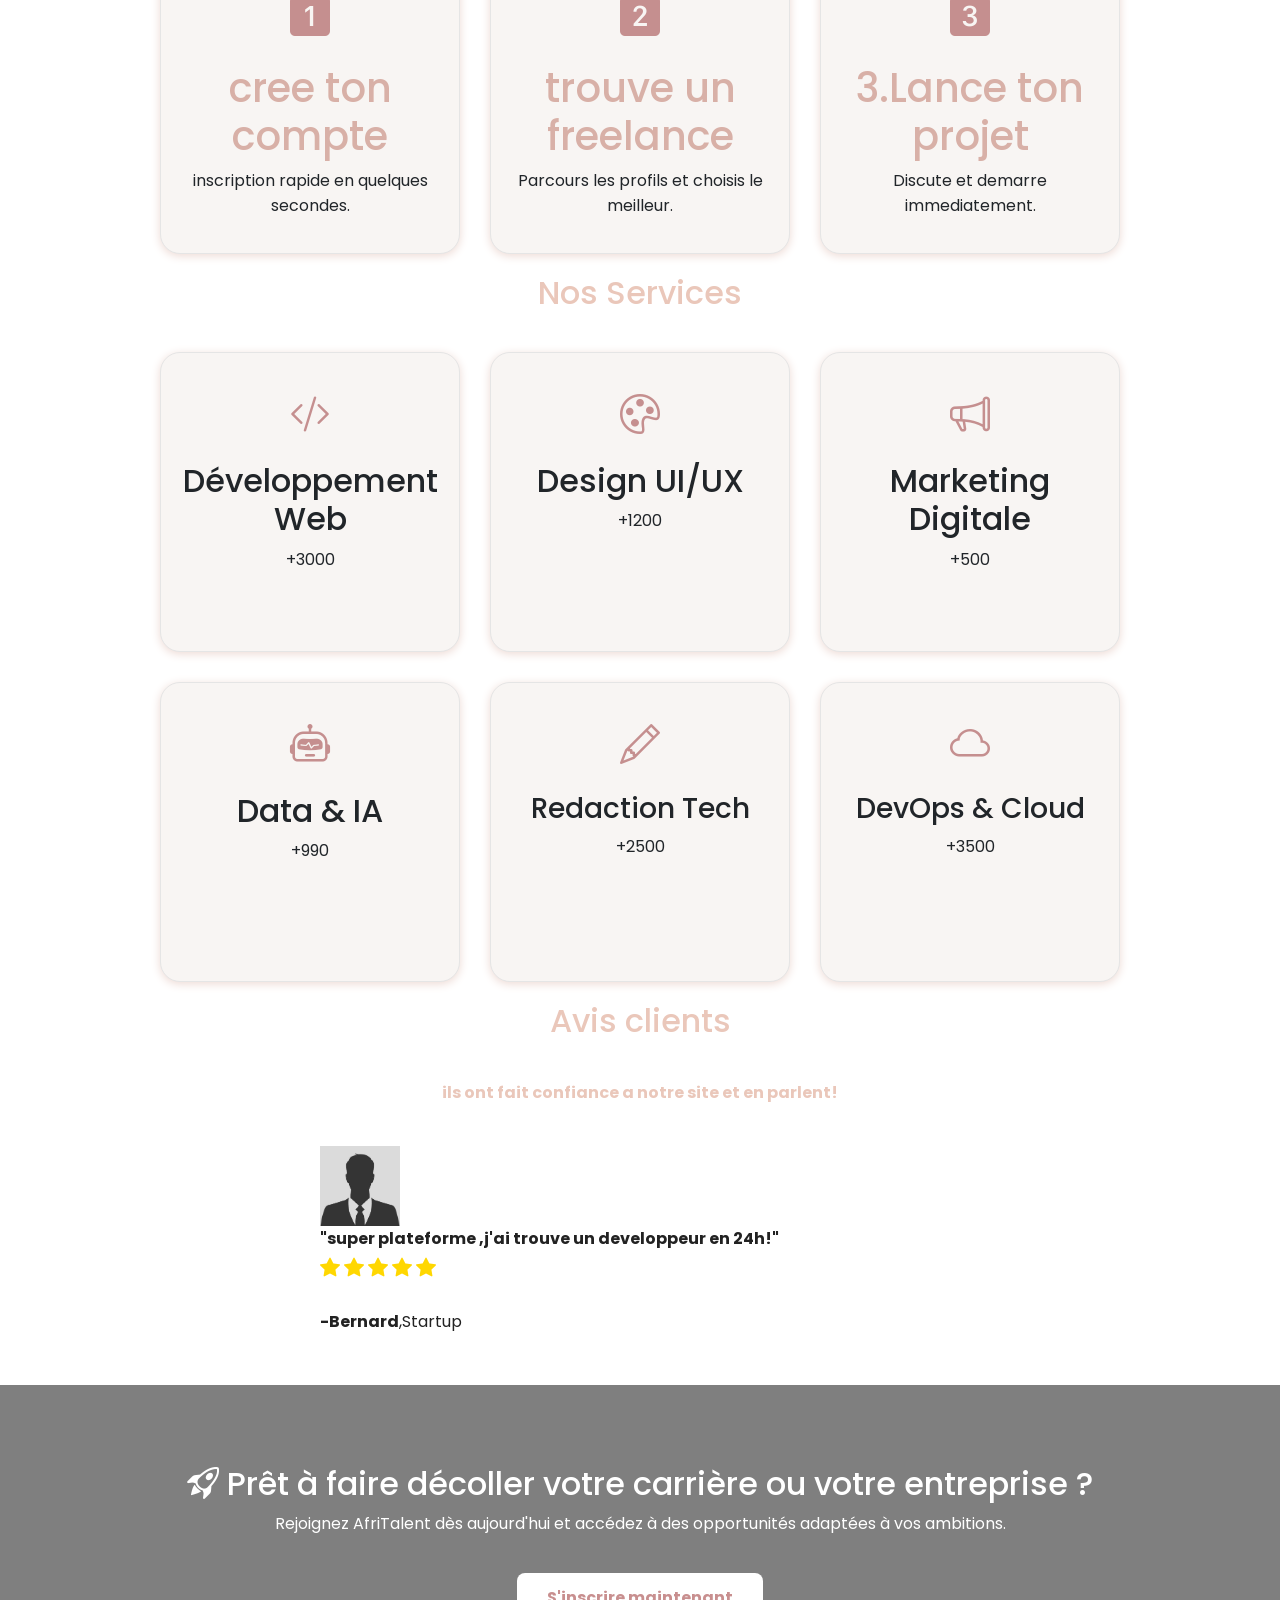
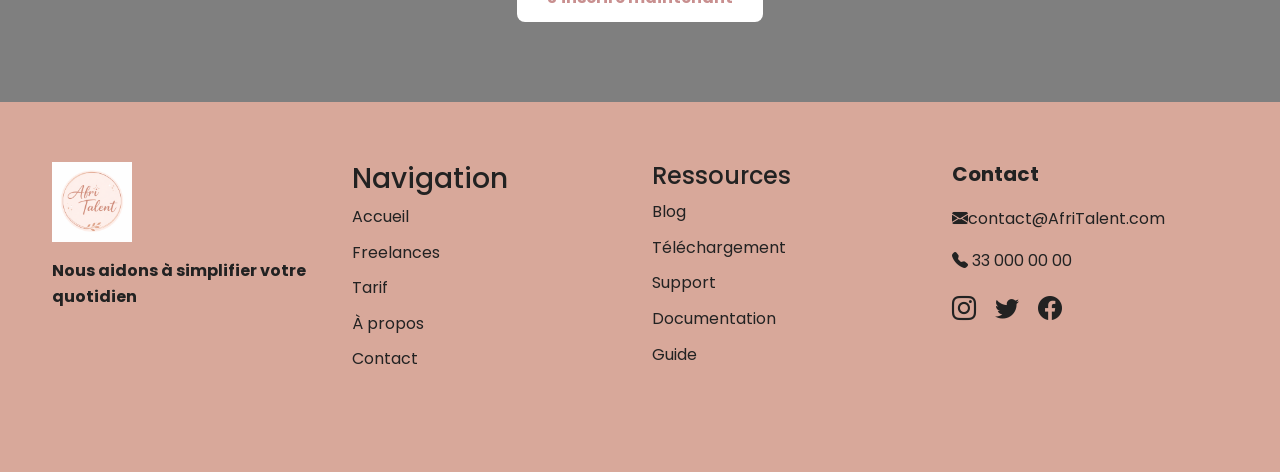
==== commit 2cbc8af6: "Finalisation du projet : corrections responsive, validation HTML, optimisation du code et commentair" ====
--- a/index.html
+++ b/index.html
@@ -17,7 +17,7 @@
   <header class="navbar1 ">
     <nav class="navbar navbar-expand-lg navbar-light bg-light fixed-top">
       <div class="container-fluid">
-        <img src="images/7bfb761e-d320-4ba1-a2f4-c0851b69835b.png" alt="Afritalent" height="70px" class="logo">
+        <img src="images/7bfb761e-d320-4ba1-a2f4-c0851b69835b.png" alt="Afritalent" height="60" class="logo">
         <a class="navbar-brand" href="#">
 
         </a>
@@ -30,8 +30,8 @@
             <li class="nav-item">
               <a class="nav-link active" aria-current="page" href="index.html">ACCEUIL</a>
             </li>
-            <li class="nav-item" ">
-          <a class=" nav-link active" href="freelances.html">FREELANCES</a>
+            <li class="nav-item">
+              <a class=" nav-link active" href="freelances.html">FREELANCES</a>
             </li>
             <li class="nav-item">
               <a class="nav-link active" href="tarif.html">TARIF</a>
@@ -42,10 +42,13 @@
             <li class="nav-item">
               <a class="nav-link active" href="contact.html">CONTACT</a>
             </li>
-            <li><button><a href="contact.html">Rejoindre AfriTalent</a></button></li>
-            <button id="btn" class="bt">
-              <i class="fa-solid fa-moon"></i>
-            </button>
+            <li>
+              <a href="contact.html">Rejoindre AfriTalent</a>
+              <button id="btn" class="bt">
+                <i class="fa-solid fa-moon"></i>
+              </button>
+            </li>
+
           </ul>
         </div>
       </div>
@@ -58,75 +61,63 @@
   <section class="hero fade-in">
     <div>
       <h1>Connectez-vous aux meilleurs <span class="fr">freelances tech</span></h1>
-      <p>
       <h2>Trouvez la perle rare en 48h,ou publiez votre profil et recevez
         des missions</h2>
-      </p>
       <div class="div1">
         <button class="button">Je suis Freelance</button>
         <button class="button">Je cherche un Freelance</button>
       </div>
     </div>
     <div id="photo">
-      <img src="images/creation-site-vitrine-wordpress-freelance.png.webp" alt="" style="position: left;" ">
-    </div>
-</section>
-    
-
-
-
-
-<!-- carte avec grid -->
-<section  class=" stats fade-in">
-      <div class="cards">
-        <div class="cardsss stat-card">
-          <h2 class="counter" data-target="2500">0</h2>
-          <h2>
-            <p>freelances</p>
-          </h2>
-        </div>
-        <div class="cardsss stat-card">
-          <h2 class="counter" data-target="800">0</h2>
-          <h2>
-            <p>entreprises</p>
-          </h2>
-        </div>
-        <div class="cardsss stat-card">
-          <h2 class="counter" data-target="1200">0</h2>
-          <h2>
-            <p>mission realisees</p>
-          </h2>
-        </div>
-      </div>
+      <img src="images/creation-site-vitrine-wordpress-freelance.png.webp" alt="">
+    </div>
+  </section>
+
+
+
+
+
+  <!-- carte avec grid -->
+  <section class=" stats fade-in">
+    <div class="cards">
+      <div class="cardsss stat-card">
+        <h2 class="counter" data-target="2500">0</h2>
+        <h2>freelances</h2>
+      </div>
+      <div class="cardsss stat-card">
+        <h2 class="counter" data-target="800">0</h2>
+        <h2>entreprises</h2>
+      </div>
+      <div class="cardsss stat-card">
+        <h2 class="counter" data-target="1200">0</h2>
+        <h2>mission realisees</h2>
+      </div>
+    </div>
   </section>
 
   <!-- section comment ca marche -->
-  <div class="strong"><strong>
-      <h3> COMMENT ÇA MARCHE </h3>
-    </strong></div>
+  <div class="strong">
+    <h3> COMMENT ÇA MARCHE </h3>
+  </div>
   <section class="fade-in">
     <div class="strong"></div>
     <div class="cards">
       <!-- carte1 -->
       <div class="card">
-        <h1><i class="bi bi-1-square-fill"></i></h1>
-        <ol>
-          <h1>cree ton compte</h1>
-        </ol>
+        <i class="bi bi-1-square-fill"></i>
+        <h1>cree ton compte</h1>
         inscription rapide en quelques secondes.
       </div>
       <!-- carte2 -->
       <div class="card">
-        <h1><i class="bi bi-2-square-fill"></i></h1>
+        <i class="bi bi-2-square-fill"></i>
         <h1>trouve un freelance</h1>
         Parcours les profils et choisis le meilleur.
       </div>
       <!-- carte3 -->
       <div class="card">
-        <h1><i class="bi bi-3-square-fill"></i></h1>
-        <ol>
-          <h1>3.Lance ton projet</h1>
-        </ol>
+        <i class="bi bi-3-square-fill"></i>
+        <h1>3.Lance ton projet</h1>
         Discute et demarre immediatement.
       </div>
     </div>
@@ -135,47 +126,47 @@
 
   <!-- setcion nos services -->
   <section class="fade-in">
-    <div class="strong"><strong>
-        <h3>Nos Services</h3>
-      </strong></div>
+    <div class="strong">
+      <h2>Nos Services</h2>
+    </div>
     <div class="cards">
       <!-- carte1 -->
       <div class="card">
         <i class="bi bi-code-slash"></i>
-        <h5>Développement Web</h5>
+        <h2>Développement Web</h2>
         <p>+3000</p>
       </div>
       <!-- carte2 -->
       <div class="card">
         <i class="bi bi-palette"></i>
-        <h5>Design UI/UX</h5>
+        <h2>Design UI/UX</h2>
         <p>+1200</p>
       </div>
       <!-- carte3 -->
       <div class="card">
         <i class="bi bi-megaphone"></i>
-        <h5>Marketing Digitale</h5>
+        <h2>Marketing Digitale</h2>
         <p>+500</p>
       </div>
 
       <!-- carte4 -->
       <div class="card">
         <i class="bi bi-robot"></i>
-        <h5>Data & IA</h5>
+        <h2>Data & IA</h2>
         <p>+990</p>
       </div>
 
       <!-- carte5 -->
       <div class="card">
         <i class="bi bi-pencil"></i>
-        <h5>Redaction Tech</h5>
+        <h3>Redaction Tech</h3>
         <p>+2500</p>
       </div>
 
       <!-- carte6 -->
       <div class="card">
         <i class="bi bi-cloud"></i>
-        <h5>DevOps & Cloud</h5>
+        <h3>DevOps & Cloud</h3>
         <p>+3500</p>
       </div>
 
@@ -184,16 +175,15 @@
   <!-- section avis lients -->
   <section class="fade-in">
     <div class="strong">
-      <h3>Avis clients</h3>
+      <h2>Avis clients</h2>
     </div>
     <div class="strong"><strong>ils ont fait confiance a notre site et en parlent!</strong></div>
-    <div id="carouselExampleSlidesOnly" class="carousel slide" data-bs-ride="carousel" style="width: 50%; margin: auto;"
-      class="carousel">
+    <div id="carouselExampleSlidesOnly" class="carousel slide" data-bs-ride="carousel"
+      style="width: 50%; margin: auto;">
       <div class="carousel-inner">
         <div class="carousel-item active">
-          <!-- carousel1 -->
-          <img src="images/9bd403f16ddd7c2149efea4e4ec17656.jpg" class="d-block " width="80px" height="80px"
-            style="border-radius: 100%;" alt="...">
+          <!-- carouse]l1 -->
+          <img src="images/9bd403f16ddd7c2149efea4e4ec17656.jpg" class="d-block " width="80" height="80" alt="...">
           <strong>"super plateforme ,j'ai trouve un developpeur en 24h!"</strong>
           <div class="rating">
             <i class="bi bi-star-fill"></i>
@@ -207,8 +197,7 @@
 
         <!-- carousel2 -->
         <div class="carousel-item">
-          <img src="images/e36dcd19f83bc2b0b5b49286a0b5d52b.jpg" class="d-block" width="80px" height="80px"
-            style="border-radius: 50%;" alt="...">
+          <img src="images/e36dcd19f83bc2b0b5b49286a0b5d52b.jpg" class="d-block" width="80" height="80" alt="...">
           <strong>"Plus de 15 missions realisees via la plateforme.La mise en relation est fluide et les freelances sont
             toujours fiable"</strong>
           <div class="rating">
@@ -223,8 +212,7 @@
 
         <!-- carousel3 -->
         <div class="carousel-item">
-          <img src="images/d29e52c8cfec7320b1fe09c8421c4156.jpg" class="d-block" idth="80px" height="80px"
-            style="border-radius: 50%;" alt="...">
+          <img src="images/d29e52c8cfec7320b1fe09c8421c4156.jpg" class="d-block" width="80" height="80" alt="...">
           <strong>Je recois des missions pertinents sans devoir prospecter.Paiement securise ,suivi transparent,je
             recommande a 100%</strong>
           <div class="rating">
@@ -270,7 +258,7 @@
         </div>
         <!-- liens -->
         <div class="col-md-3 mb-4">
-          <h5>Navigation</h5>
+          <h3>Navigation</h3>
 
           <ul class="footer-links">
             <li><a href="index.html">Accueil</a></li>
@@ -282,7 +270,7 @@
         </div>
         <!-- ressource -->
         <div class="col-md-3 mb-4">
-          <h5>Ressources</h5>
+          <h4>Ressources</h4>
 
           <ul class="footer-links">
             <li>Blog</li>
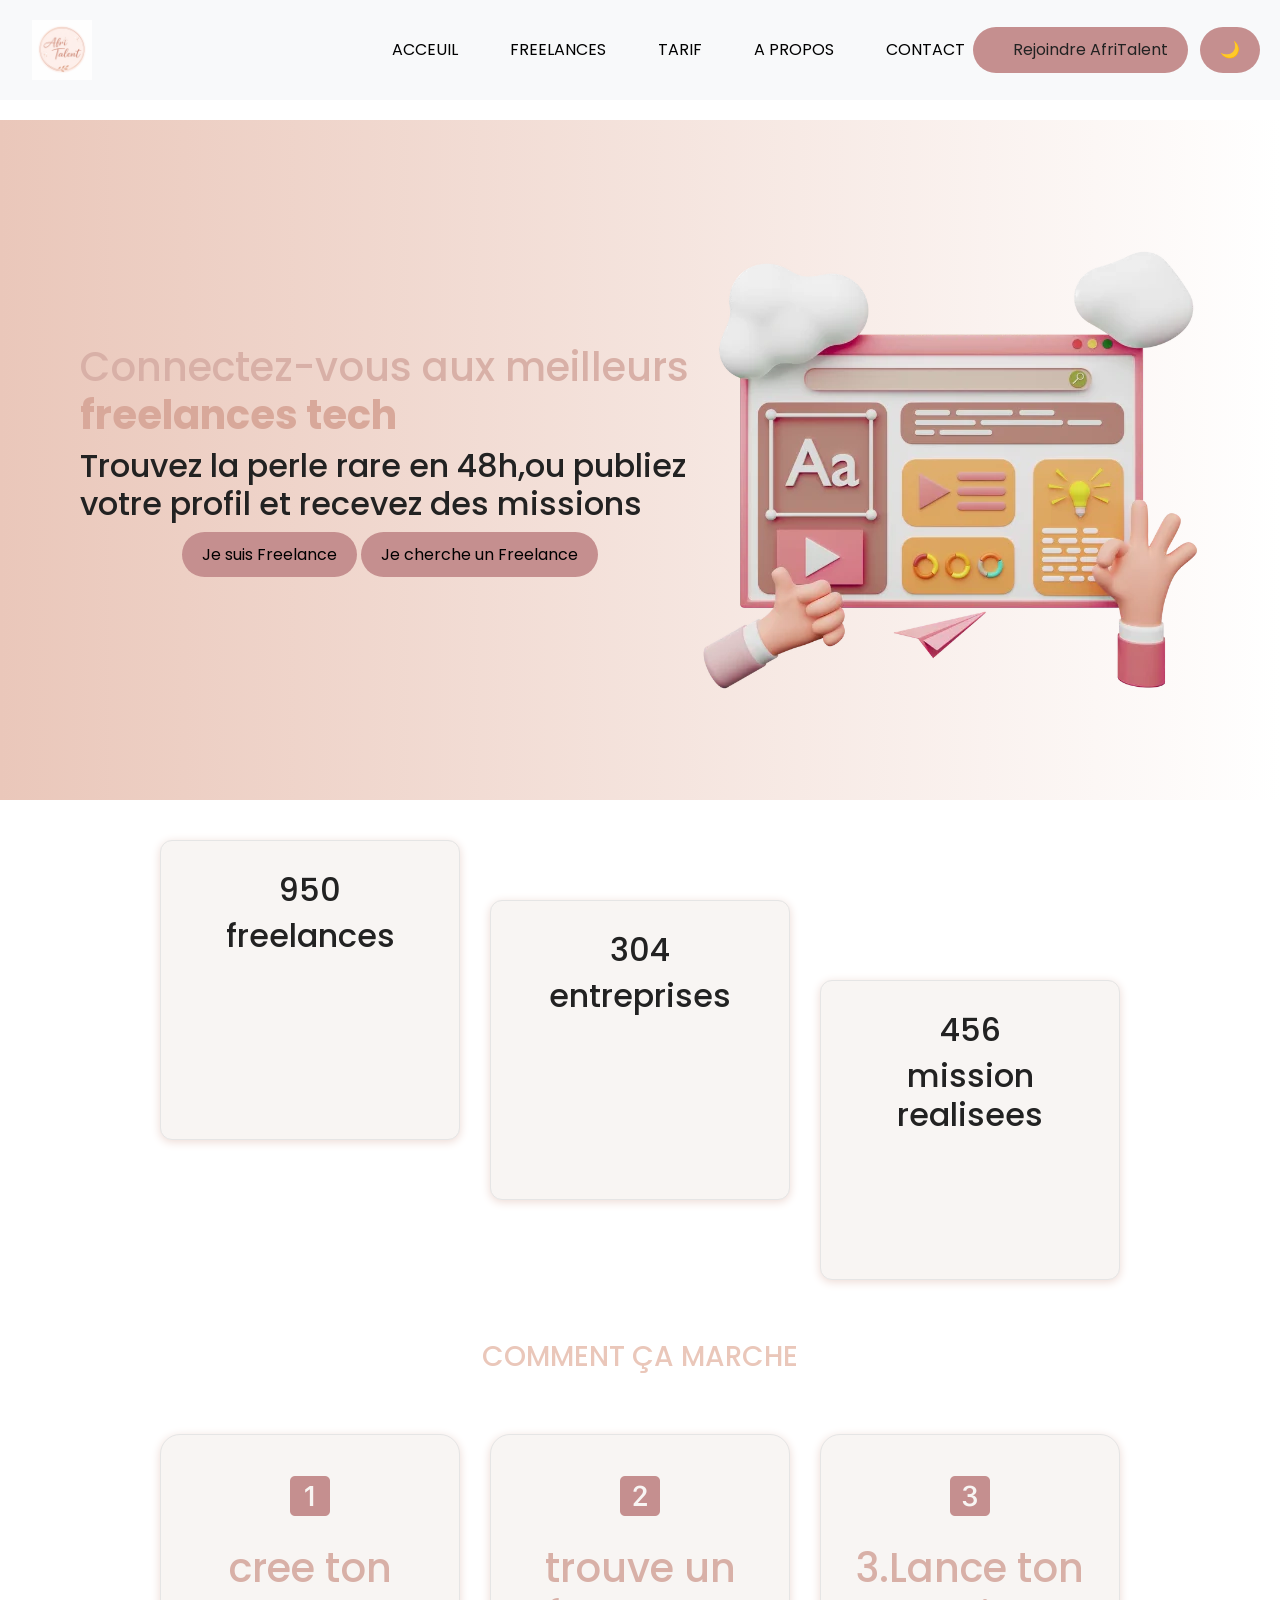
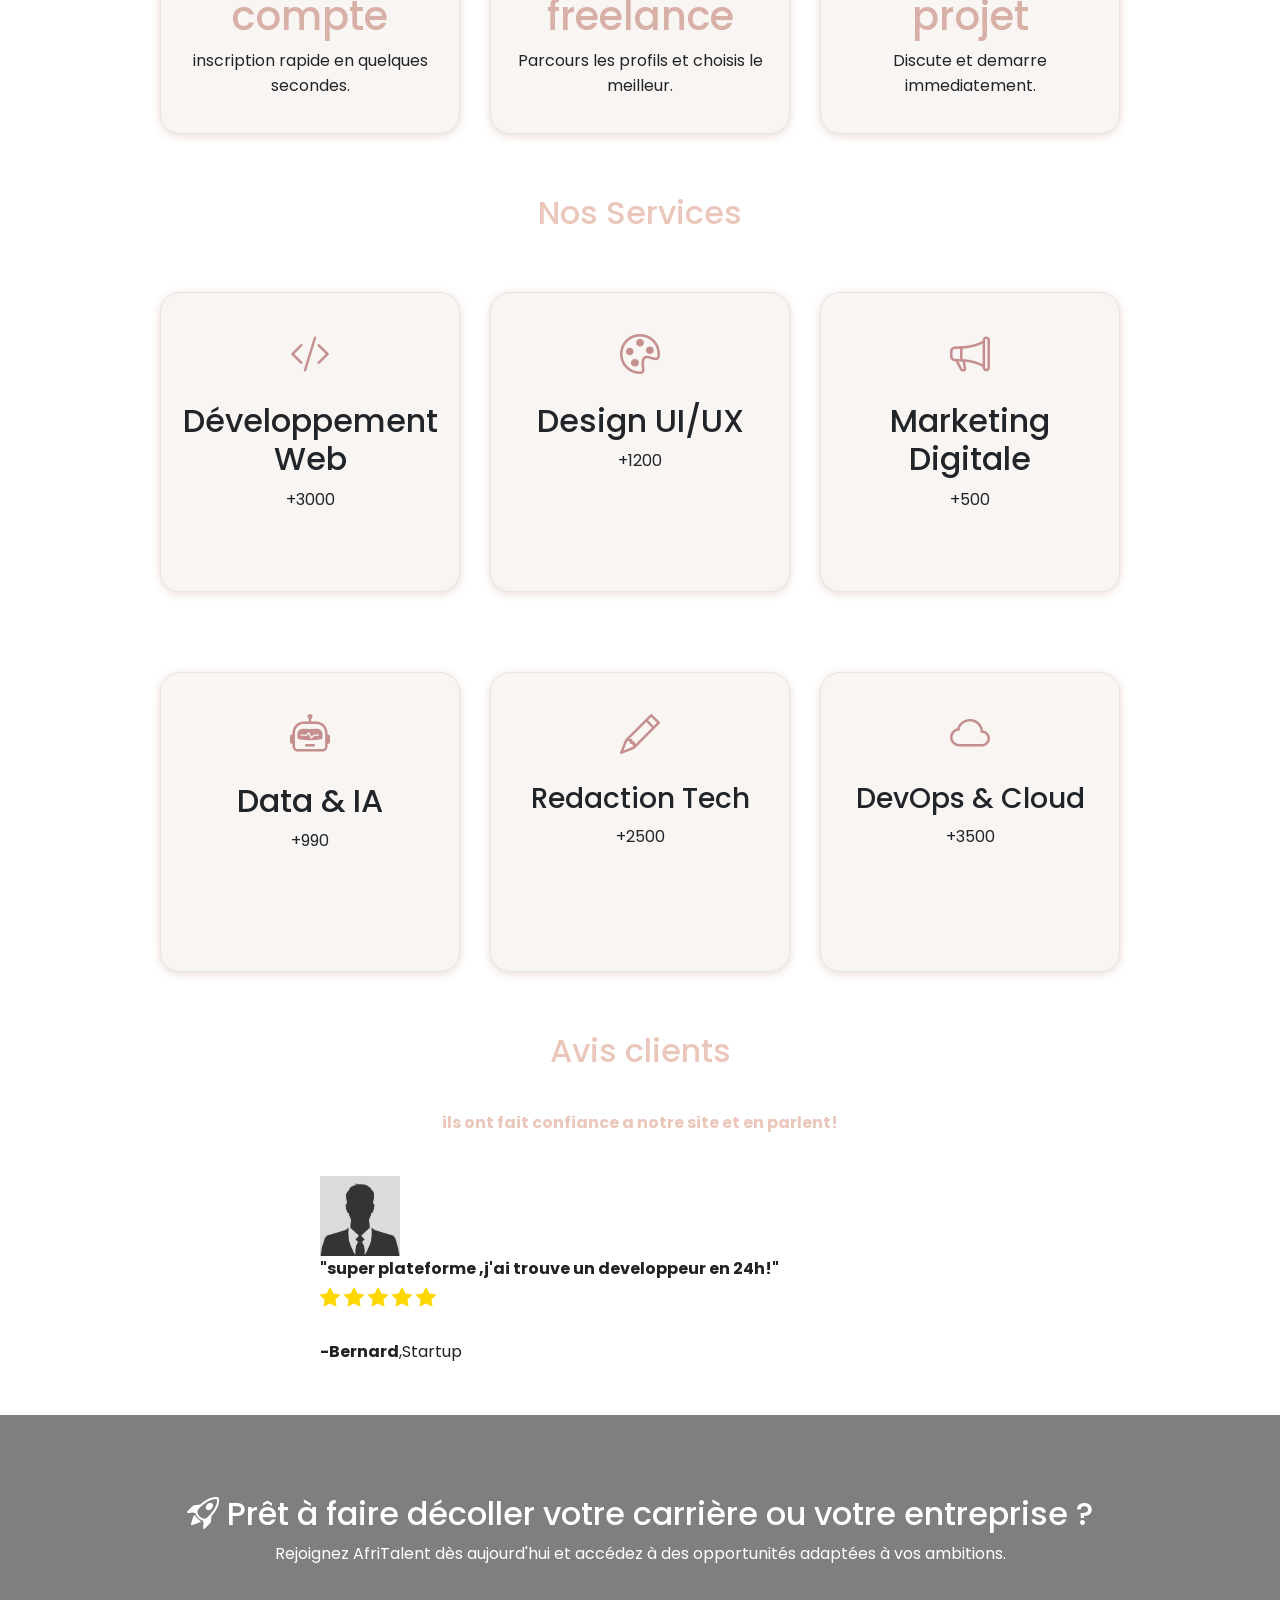
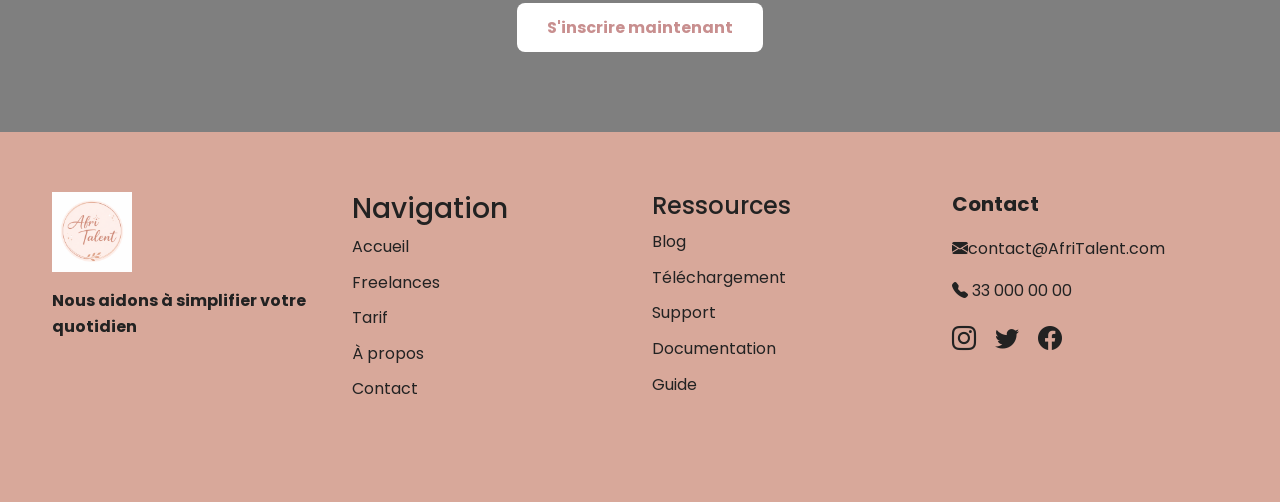
==== commit 7c145149: "Déploiement : GitHub Pages activé, README finalisé et présentation PowerPoint ajoutée" ====
--- a/index.html
+++ b/index.html
@@ -42,16 +42,14 @@
             <li class="nav-item">
               <a class="nav-link active" href="contact.html">CONTACT</a>
             </li>
-            <li>
-              <a href="contact.html">Rejoindre AfriTalent</a>
-              <button id="btn" class="bt">
+          </ul>
+           <button><a href="contact.html" >Rejoindre AfriTalent</a></button>
+           
+        </div>
+      </div>
+      <button id="btn" class="bt">🌙
                 <i class="fa-solid fa-moon"></i>
               </button>
-            </li>
-
-          </ul>
-        </div>
-      </div>
     </nav>
   </header>
 
--- a/css/style.css
+++ b/css/style.css
@@ -40,6 +40,8 @@
     justify-content: center;
     gap: 30px;
     width: 18rem;
+    margin-bottom: 30px;
+    margin-top: 20px;
 }
 .cardss > div{
     width: 350px;
@@ -53,6 +55,8 @@
     border-radius: 12px;
     border: 1px solid #e5e5e5;
 padding: 30px 20px;
+margin-bottom: 30px;
+margin-top: 20px;
 }
 
 .card{
@@ -65,7 +69,8 @@
     border: 1px solid #e5e5e5;
 padding: 30px 20px;
 border-radius: 20px;
-
+margin-bottom: 30px;
+margin-top: 20px;
     
 }
 .cards{
@@ -76,6 +81,8 @@
     gap: 30px;
     max-width: 1000px;
     margin: auto;
+    margin-bottom: 30px;
+    margin-top: 20px;
 }
 
 
@@ -235,6 +242,7 @@
     padding: 0;
     box-sizing: border-box;
 }
+
 :root{
     --primary-color: #D8B0A7;
     --secondary-color: #F8F5F3;
@@ -385,13 +393,46 @@
     h1 {
         font-size: 2rem;
     }
+     photo {
+        max-width: 100%;
+        height: auto;
+    }
 }
 @media screen and (min-width: 374px) {
-    /* Styles à appliquer pour les mobiles */
-}
-
+     #photo {
+        max-width: 100%;
+        height: auto;
+        order: 2;
+        margin-top: 20px;
+        flex-direction: ;
+       
+        /* text-align: center; */
+    }/* Styles à appliquer pour les mobiles */
+}
+.hero{
+        display: flex;
+        justify-content: space-between;
+        align-items: center;
+    }
 @media screen and (max-width: 767px) {
-    /* Styles à appliquer pour les tablettes */
+    .hero{
+        flex-direction: column;
+
+    }
+    .hero > div:first-child{
+        order: 1;
+    }
+    #photo{
+        order: 2;
+        margin-top: 20px;
+        text-align: center;
+    }
+    #photo img{
+        width: 100%;
+        max-width: 300px;
+        height: auto;
+    }
+    
 }
 
 @media screen and (min-width: 1200px) {
@@ -433,10 +474,15 @@
         width: 100%;
     }
 
-    photo {
+    .photo {
         max-width: 100%;
         height: auto;
-    }
+        order: 2;
+        margin-top: 20px;
+        text-align: center;
+    }
+
+
 }
 /* toogle */
 /* DARK MODE */
@@ -565,3 +611,18 @@
     opacity: 1;
     transform: translateY(0);
 }
+/* tarif */
+.vert{
+    color: green;
+}
+.red{
+    color: red;
+}
+/* about titre */
+.titre{
+    text-align: center;
+}
+html,body{
+    overflow-x: hidden;
+    max-width: 100%;
+}
